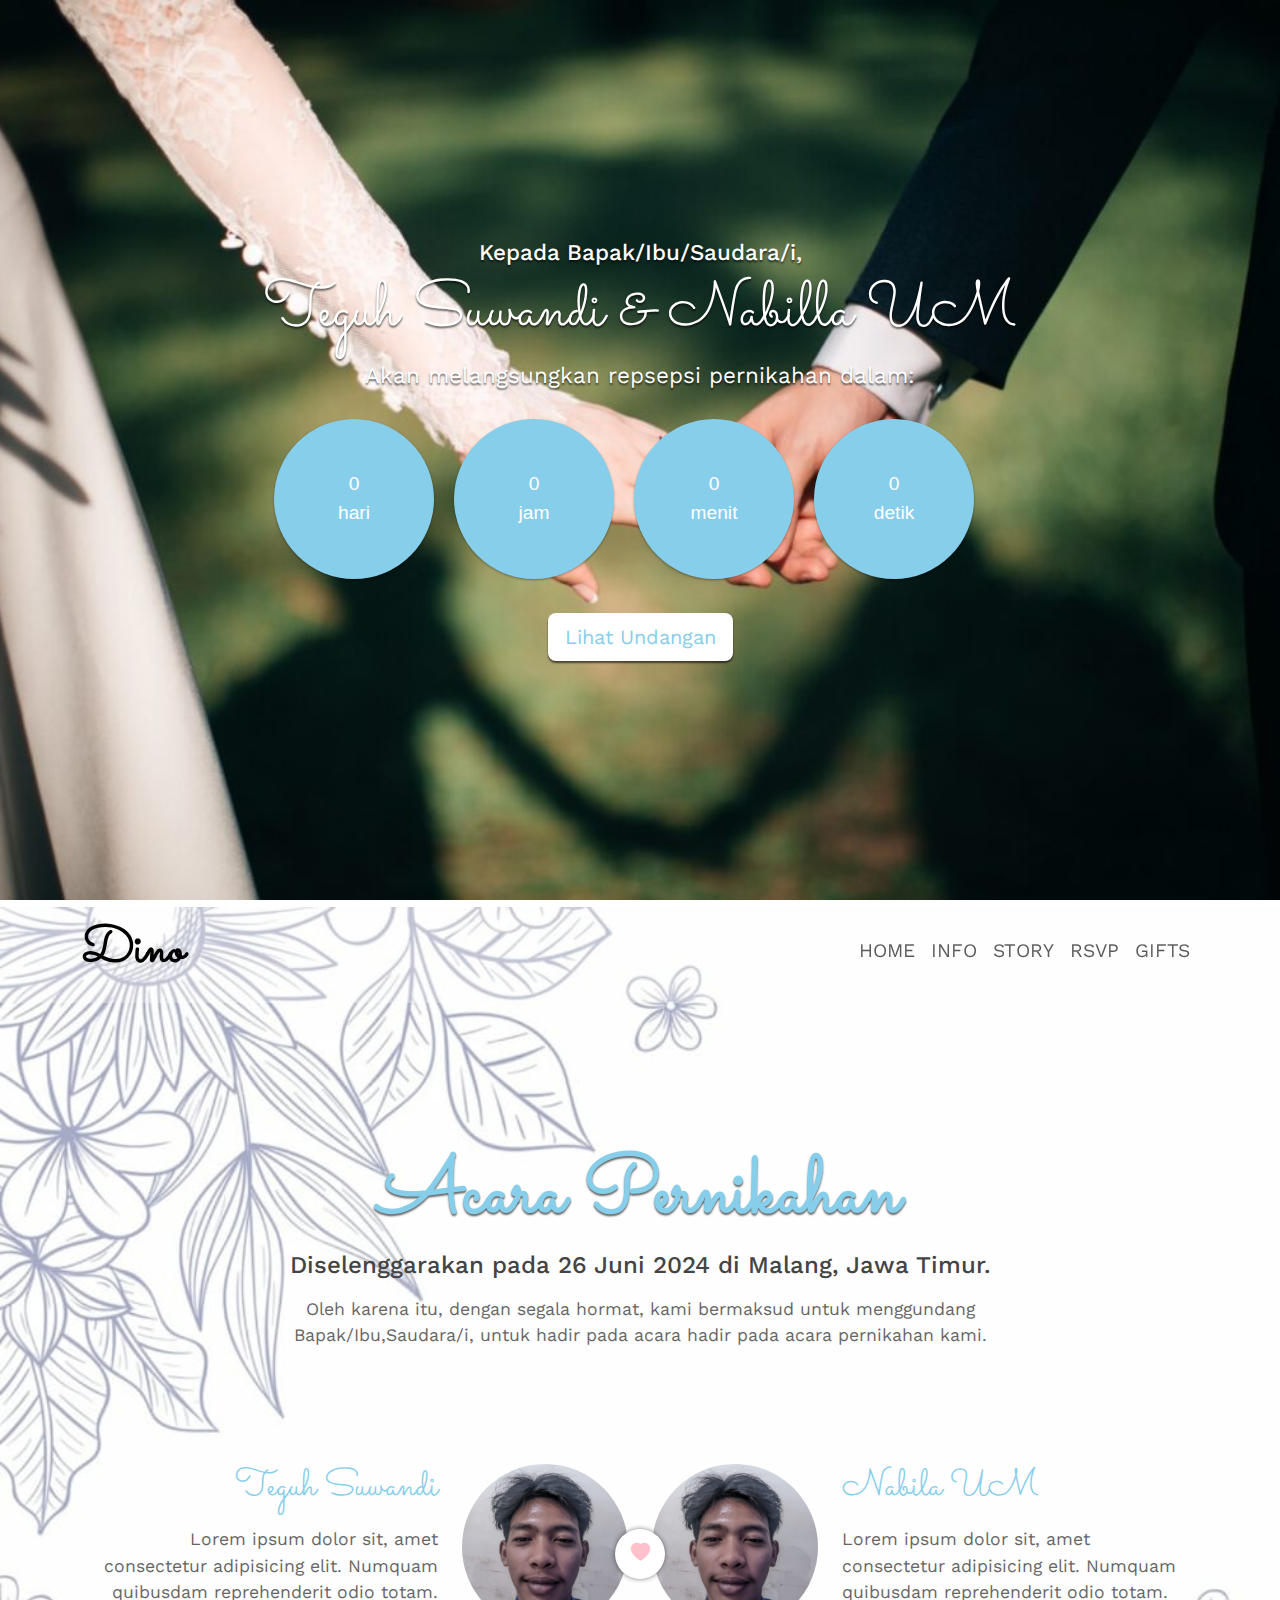
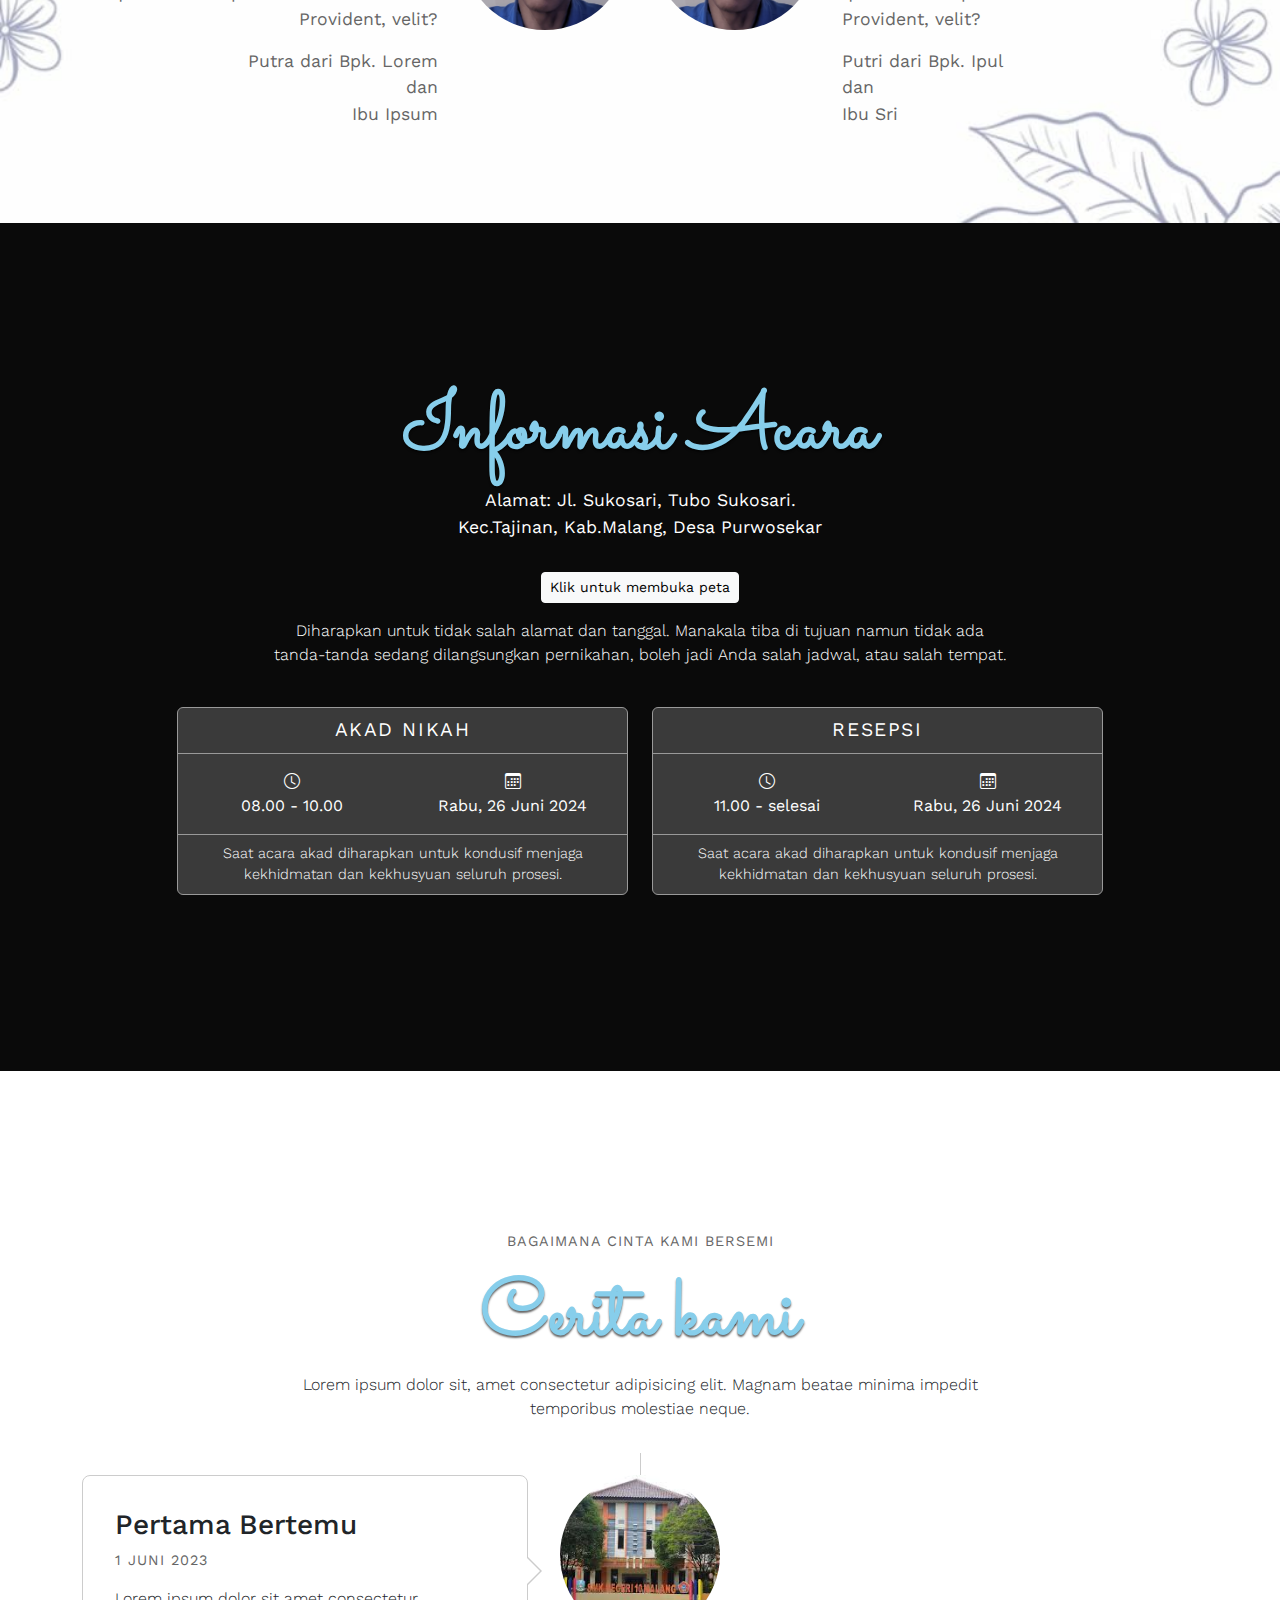
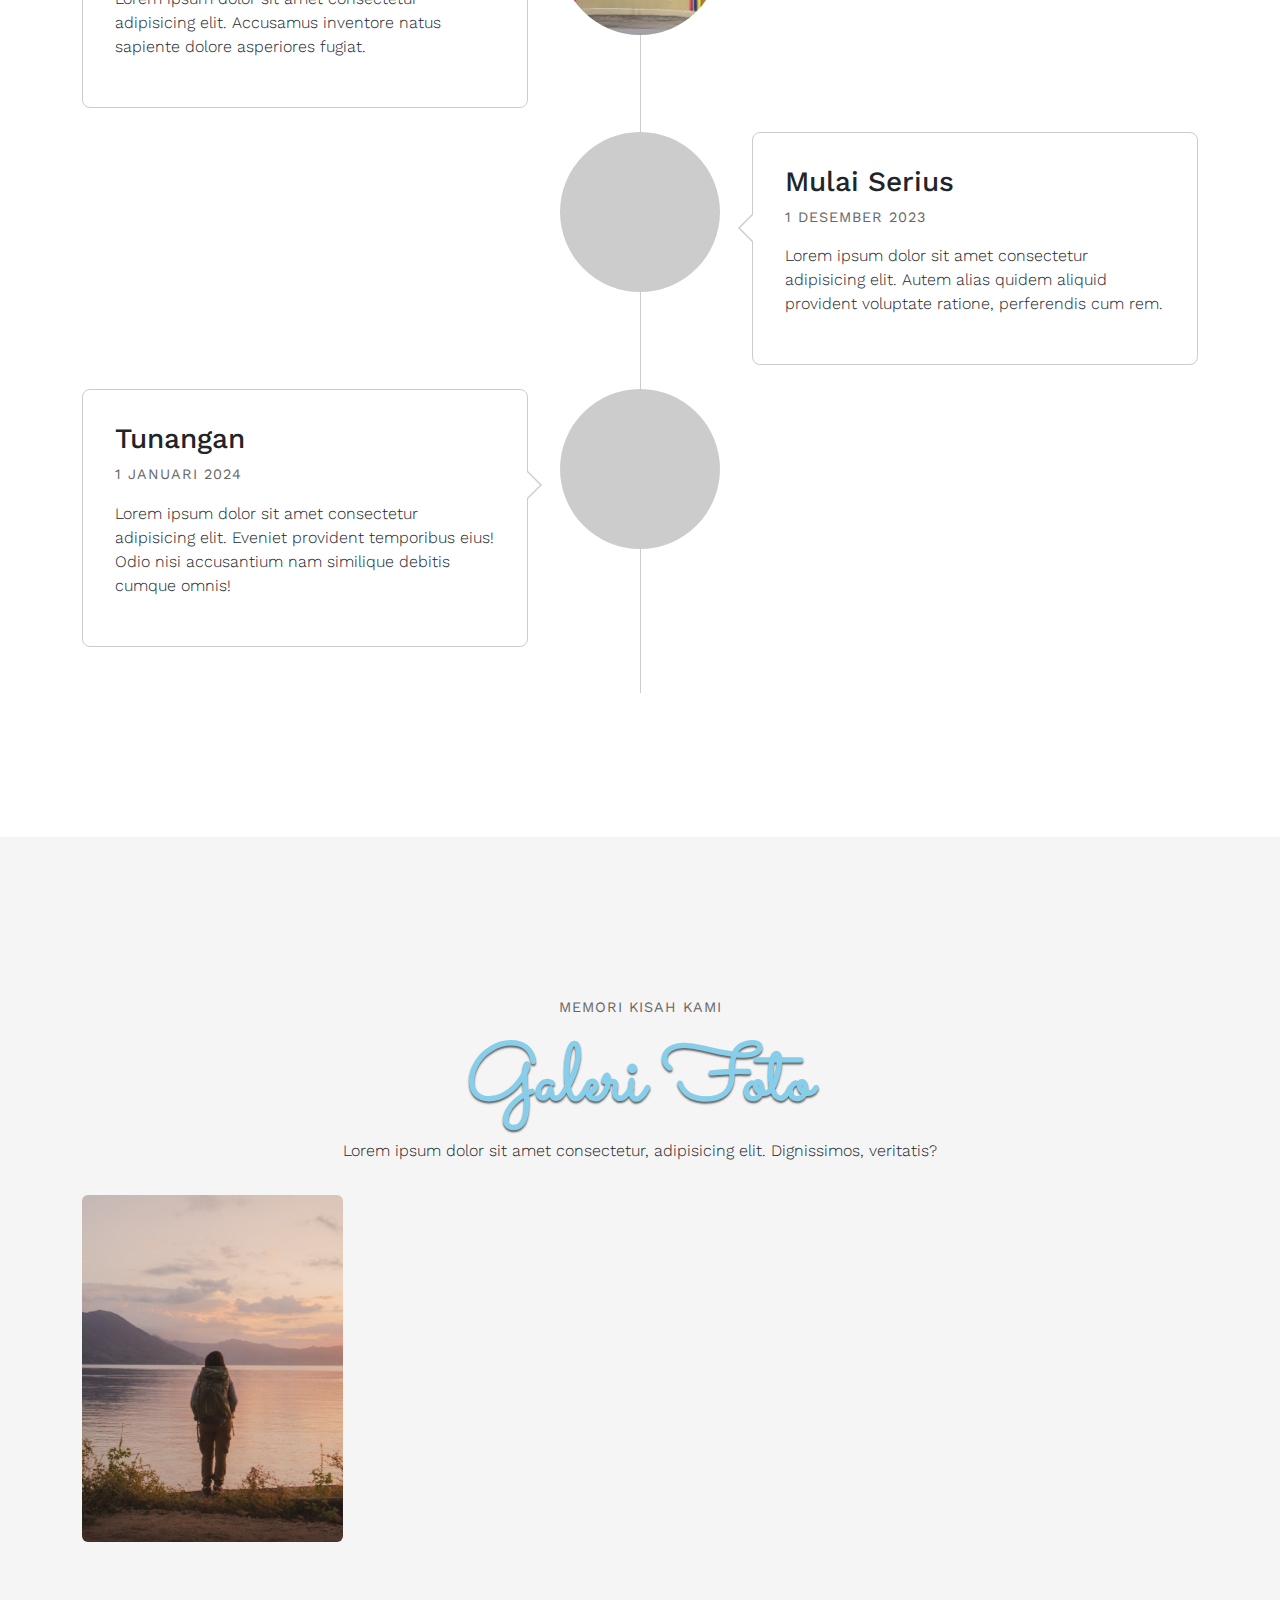
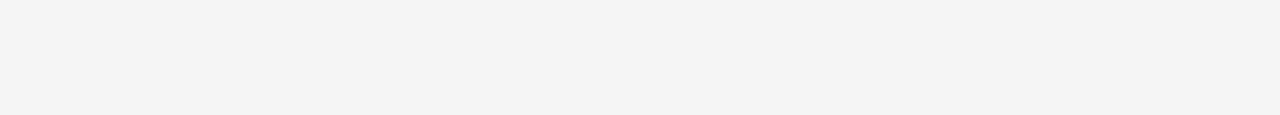
==== index.html @ 77e8006b "Add files via upload" ====
<!doctype html>
<html lang="en">
  <head>
    <meta charset="utf-8">
    <meta name="viewport" content="width=device-width, initial-scale=1">
    <title>Wedding</title>
    <link href="https://cdn.jsdelivr.net/npm/bootstrap@5.3.3/dist/css/bootstrap.min.css" rel="stylesheet" integrity="sha384-QWTKZyjpPEjISv5WaRU9OFeRpok6YctnYmDr5pNlyT2bRjXh0JMhjY6hW+ALEwIH" crossorigin="anonymous">

    <link rel="preconnect" href="https://fonts.googleapis.com">
    <link rel="preconnect" href="https://fonts.gstatic.com" crossorigin>
    <link href="https://fonts.googleapis.com/css2?family=Sacramento&family=Work+Sans:ital,wght@0,100..900;1,100..900&display=swap" rel="stylesheet">

    <!-- simply countdown -->
    <link rel="stylesheet" href="countdown/simplyCountdown.theme.default.css"/>
    <script src="countdown/simplyCountdown.min.js"></script>

    <!-- bootstrap -->
    <link rel="stylesheet" href="https://cdn.jsdelivr.net/npm/bootstrap-icons@1.11.3/font/bootstrap-icons.min.css">


    <link rel="stylesheet" href="style.css">

  </head>
  <body>

    <section id="hero" class="hero w-100 h-100 p-3 mx-auto text-center d-flex justify-content-center align-items-center text-white">
        <main>
        <h4>Kepada Bapak/Ibu/Saudara/i,</h4>
        <h1> Teguh Suwandi & Nabilla UM</h1>
        <p>Akan melangsungkan repsepsi pernikahan dalam:</p>
        <div class="simply-countdown"></div>
        <a href="#undangan" class="btn btn-lg mt-4">Lihat Undangan</a>
        </main>
    </section>

    <nav class="navbar navbar-expand-md bg-transparent sticky-top mynavbar">
        <div class="container">
          <a class="navbar-brand" href="#">Dino</a>
          <button class="navbar-toggler border-0" type="button" data-bs-toggle="offcanvas" data-bs-target="#offcanvasNavbar" aria-controls="offcanvasNavbar" aria-label="Toggle navigation">
            <span class="navbar-toggler-icon"></span>
          </button>
          <div class="offcanvas offcanvas-end" tabindex="-1" id="offcanvasNavbar" aria-labelledby="offcanvasNavbarLabel">
            <div class="offcanvas-header">
              <h5 class="offcanvas-title" id="offcanvasNavbarLabel">Dino</h5>
              <button type="button" class="btn-close" data-bs-dismiss="offcanvas" aria-label="Close"></button>
            </div>
            <div class="offcanvas-body">
                <div class="navbar-nav ms-auto">
                      <a class="nav-link" href="#home">Home</a>
                      <a class="nav-link" href="#info">Info</a>
                      <a class="nav-link" href="#story">Story</a>
                      <a class="nav-link" href="#rsvp">RSVP</a>
                      <a class="nav-link" href="#gifts">Gifts</a>
                </div>
            </div>
          </div>
        </div>
      </nav>

      <section id="home" class="home">
        <div class="container">
            <div class="row justify-content-center">
                <div class="col-md-8 text-center">
                    <h2>Acara Pernikahan</h2>
                    <h3>Diselenggarakan pada 26 Juni 2024 di Malang, Jawa Timur.</h3>
                    <p>Oleh karena itu, dengan segala hormat, kami bermaksud untuk menggundang Bapak/Ibu,Saudara/i, untuk hadir pada acara hadir pada acara pernikahan kami.</p>
                </div>
            </div>
            <div class="row couple ">
                <div class="col-lg-6">
                    <div class="row">
                        <div class="col-8 text-end">
                            <h3>Teguh Suwandi</h3>
                            <p>Lorem ipsum dolor sit, amet consectetur adipisicing elit. Numquam quibusdam reprehenderit odio totam. Provident, velit?</p>
                            <p>Putra dari Bpk. Lorem <br> dan <br> Ibu Ipsum</p>
                        </div>
                        <div class="col-4">
                        <img src="img/p.jpg" alt="Putra Hidayat" class="img-responsive rounded-circle">
                        </div>
                    </div>
                </div>

                <span class="heart"><i class="bi bi-heart-fill"></i></span>

                <div class="col-lg-6">
                    <div class="row">
                        <div class="col-4">
                        <img src="img/p.jpg" alt="Nabilla UM" class="img-responsive rounded-circle">
                        </div>
                        <div class="col-8">
                            <h3>Nabila UM</h3>
                            <p>Lorem ipsum dolor sit, amet consectetur adipisicing elit. Numquam quibusdam reprehenderit odio totam. Provident, velit?</p>
                            <p>Putri dari Bpk. Ipul <br> dan <br> Ibu Sri</p>
                        </div>
                    </div>
                </div>
            </div>
        </div>
      </section>


      <section id="info" class="info">
        <div class="container">
          <div class="row justify-content-center">
            <div class="col-md-8 col-10 text-center">
              <h2>Informasi Acara</h2>
              <p class="alamat">Alamat: Jl. Sukosari, Tubo Sukosari. <br> Kec.Tajinan, Kab.Malang, Desa Purwosekar</p>
              <a href="https://maps.app.goo.gl/ACoUi2eNkk6cjNFZA" target="_blank" class="btn btn-light btn-sm my-3">Klik untuk membuka peta</a>
              <p class="description">Diharapkan untuk tidak salah alamat dan tanggal. Manakala tiba di tujuan namun tidak ada tanda-tanda sedang dilangsungkan pernikahan, boleh jadi Anda salah jadwal, atau salah tempat.</p>
            </div>
          </div>

          <div class="row justify-content-center mt-4">
            <div class="col-md-5 col-10">
              <div class="card text-center text-bg-light mb-5">
                <div class="card-header">
                  Akad Nikah
                </div>
                <div class="card-body">
                  <div class="row justify-content-center">
                    <div class="col-md-6">
                      <i class="bi bi-clock d-block"></i>
                      <span>08.00 - 10.00</span>
                    </div>
                    <div class="col-md-6">
                      <i class="bi bi-calendar3 d-block"></i>
                      <span>Rabu, 26 Juni 2024</span>
                    </div>
                  </div>
                </div>
                <div class="card-footer">
                  Saat acara akad diharapkan untuk kondusif menjaga kekhidmatan dan kekhusyuan seluruh prosesi.
                </div>
              </div>
            </div>
            <div class="col-md-5 col-10">
              <div class="card text-center text-bg-light">
                <div class="card-header">
                  Resepsi
                </div>
                <div class="card-body">
                  <div class="row justify-content-center">
                    <div class="col-md-6">
                      <i class="bi bi-clock d-block"></i>
                      <span>11.00 - selesai</span>
                    </div>
                    <div class="col-md-6">
                      <i class="bi bi-calendar3 d-block"></i>
                      <span>Rabu, 26 Juni 2024</span>
                    </div>
                  </div>
                </div>
                <div class="card-footer">
                  Saat acara akad diharapkan untuk kondusif menjaga kekhidmatan dan kekhusyuan seluruh prosesi.
                </div>
              </div>
            </div>
          </div>
        </div>
      </section>

      <section id="story" class="story">
        <div class="container">
          <div class="row justify-content-center">
            <div class="col-md-8 col-10 text-center">
              <span>Bagaimana Cinta Kami Bersemi</span>
              <h2>Cerita kami</h2>
              <p>Lorem ipsum dolor sit, amet consectetur adipisicing elit. Magnam beatae minima impedit temporibus molestiae neque.</p>
            </div>
          </div>

          <div class="row">
            <div class="col">
              <ul class="timeline">
                <li>
                  <div class="timeline-image" style="background-image: url(img/smk10mlg.jpg);"></div>
                  <div class="timeline-panel">
                    <div class="timeline-heading">
                      <h3>Pertama Bertemu</h3>
                      <span>1 Juni 2023</span>
                    </div>
                    <div class="timeline-body">
                      <p>Lorem ipsum dolor sit amet consectetur adipisicing elit. Accusamus inventore natus sapiente dolore asperiores fugiat.</p>
                    </div>
                  </div>
                </li>

                <li class="timeline-inverted">
                  <div class="timeline-image" style="background-image: url(https://picsum.photos/300/300);"></div>
                  <div class="timeline-panel">
                    <div class="timeline-heading">
                      <h3>Mulai Serius</h3>
                      <span>1 Desember 2023</span>
                    </div>
                    <div class="timeline-body">
                      <p>Lorem ipsum dolor sit amet consectetur adipisicing elit. Autem alias quidem aliquid provident voluptate ratione, perferendis cum rem.</p>
                    </div>
                  </div>
                </li>

                <li>
                  <div class="timeline-image" style="background-image: url(https://picsum.photos/301/301);"></div>
                  <div class="timeline-panel">
                    <div class="timeline-heading">
                      <h3>Tunangan</h3>
                      <span>1 Januari 2024</span>
                    </div>
                    <div class="timeline-body">
                      <p>Lorem ipsum dolor sit amet consectetur adipisicing elit. Eveniet provident temporibus eius! Odio nisi accusantium nam similique debitis cumque omnis!</p>
                    </div>
                  </div>
                </li>
              </ul>
            </div>
          </div>
        </div>
      </section>

      <section id="gallery" class="gallery">
        <div class="container">
          <div class="row justify-content-center">
            <div class="col-md-8 col-10 text-center">
              <span>Memori Kisah Kami</span>
              <h2>Galeri Foto</h2>
              <p>Lorem ipsum dolor sit amet consectetur, adipisicing elit. Dignissimos, veritatis?</p>
            </div>
          </div>
          
          <div class="row row-cols-lg-4 row-cols-md-3 row-cols-sm-2 row-cols-1 justify-content-center">
            <div class="col mt-3">
              <a href="img/gallery/q.webp" data-toggle="lightbox" data-caption="This describes the image" data-gallery="mygallery">
                <img src="img/gallery/thumbnail/r.jpg" alt="" class="img-fluid w-100  rounded">
              </a>
            </div>
            <div class="col mt-3">
              <a href="https://picsum.photos/id/400/1200/768" data-toggle="lightbox" data-caption="This describes the image" data-gallery="mygallery">
                <img src="https://picsum.photos/id/400/300/400" alt="" class="img-fluid w-100  rounded">
              </a>
            </div>
            <div class="col mt-3">
              <a href="https://picsum.photos/id/401/1200/768" data-toggle="lightbox" data-caption="This describes the image" data-gallery="mygallery">
                <img src="https://picsum.photos/id/401/300/400" alt="" class="img-fluid w-100  rounded">
              </a>
            </div>
            <div class="col mt-3">
              <a href="https://picsum.photos/id/402/1200/768" data-toggle="lightbox" data-caption="This describes the image" data-gallery="mygallery">
                <img src="https://picsum.photos/id/402/300/400" alt="" class="img-fluid w-100  rounded">
              </a>
            </div>
            <div class="col mt-3">
              <a href="https://picsum.photos/id/403/1200/768" data-toggle="lightbox" data-caption="This describes the image" data-gallery="mygallery">
                <img src="https://picsum.photos/id/403/300/400" alt="" class="img-fluid w-100  rounded">
              </a>
            </div>
            <div class="col mt-3">
              <a href="https://picsum.photos/id/405/1200/768" data-toggle="lightbox" data-caption="This describes the image" data-gallery="mygallery">
                <img src="https://picsum.photos/id/405/300/400" alt="" class="img-fluid w-100  rounded">
              </a>
            </div>
          </div>
        </div>
      </section>


   
    <script src="https://cdn.jsdelivr.net/npm/bootstrap@5.3.3/dist/js/bootstrap.bundle.min.js" integrity="sha384-YvpcrYf0tY3lHB60NNkmXc5s9fDVZLESaAA55NDzOxhy9GkcIdslK1eN7N6jIeHz" crossorigin="anonymous"></script>

    <script src="https://cdn.jsdelivr.net/npm/bs5-lightbox@1.8.3/dist/index.bundle.min.js"></script>

    <script>
        simplyCountdown('.simply-countdown', {
            year: 2024, // required
            month: 4, // required
            day: 28, // required
            hours: 8, // Default is 0 [0-23] integer
            minutes: 0, // Default is 0 [0-59] integer
            seconds: 0, // Default is 0 [0-59] integer
            words: { //words displayed into the countdown
                days: { singular: 'hari', plural: 'hari' },
                hours: { singular: 'jam', plural: 'jam' },
                minutes: { singular: 'menit', plural: 'menit' },
                seconds: { singular: 'detik', plural: 'detik' }
            }
        })
    </script>

    <script>
      const stickyTop = document.querySelector('.sticky-top');
      const offcanvas = document.querySelector('.offcanvas');
      
      offcanvas.addEventListener('show.bs.offcanvas', finction() {
        stickyTop.style.overflow = 'visible';
      });
      
      offcanvas.addEventListener('hidden.bs.offcanvas', finction() {
        stickyTop.style.overflow = 'hidden';
      });



    </script>
    
    <script>
      function disbleScroll(){
        const scrollTop = window.pageY0ffset || document.documentElement.scrollTop;
        const scrollTop = window.pageY0ffset || document.documentElement.scrolllLeft;
        
        window.onscroll = function() {
          window.scrollTo(scrollTop, scrollLeeft);
        }
        
        
        const rootElement = document.querySelector(";root");
        rootElement.style.scroll.Behavio = 'auto';
      }

      disableScroll();
    </script>

</body>
</html>
---- countdown/simplyCountdown.theme.default.css ----
.simply-countdown {
    overflow: hidden;
    display: table;
    font-family: 'Arial', sans-serif
}

.simply-countdown>.simply-section {
    width: 50px;
    height: 50px;
    padding: 80px;
    display: flex;
    align-items: center;
    justify-content: center;
    float: left;
    margin: 10px;
    background: var(--blue);
    box-shadow: 0 1px 3px rgba(0, 0, 0, .12), 0 1px 2px rgba(0, 0, 0, .24);
    border-radius: 50%;
}

.simply-countdown>.simply-section .simply-amount,
.simply-countdown>.simply-section .simply-word {
    display: block;
    text-align: center
}

.simply-countdown>.simply-section .simply-amount {
    
}
---- style.css ----
:root {
    --blue: #87CEEB;
    --bg: #0a0a0a;
    --shadow: 0 2px 2px rgb(0 0 0/0.6);
}

body {
    font-size: 1.2rem;
    font-family: 'Work Sans', sans-serif;
    min-height: 4000px;
}

.hero::before {
    content: '';
    position: absolute;
    margin: auto;
    top: 0;
    left: 0;
    width: 100%;
    height: 100%;
    background-image: url(img/bg-wedding.jpg);
    background-size: cover;
    background-position: center;
    z-index: -1;
}

.hero {
    position: relative;
    min-height: 100vh;
}

.hero h1, .hero h4, .hero p {
    text-shadow: var(--shadow);
}

.hero h1 {
    font-family: "Sacramento", cursive;
    font-size: 4rem;
}

.hero h4 {
    font-size: 1.4rem;
}

.hero p {
    font-size: 1.4rem;
}

.hero a {
    color: var(--blue);
    background-color: white;
    box-shadow: var(--shadow);
}

.hero a:hover {
    background-color: var(--blue);
    color: white;
}

.mynavbar {
    background-color: rgba(255, 255, 255, 0.3) !important;
    backdrop-filter: blur;
}

.mynavbar .navbar-brand, 
.mynavbar .offcanvas-title {
    font-family: "Sacramento", cursive;
    font-size: 3.2rem;
    font-weight: bold;
}

.mynavbar .nav-link {
    text-transform: uppercase;
}

.home {
    background-image: url(img/pattern.jpeg);
    background-size: cover;
    min-height: 100vh;
    margin-top: -6rem;
    padding-top: 15rem;
    padding-bottom: 5rem;
}

.home h2,
.info h2,
.story h2,
.gallery h2 {
    color: var(--blue);
    font-family: "Sacramento";
    font-size: 5rem;
    font-weight: bold;
    text-shadow: var(--shadow);
}

.home h3 {
    color: #444;
    font-size: 1.5rem;
    margin-bottom: 1rem;
}

.home p {
    font-size: 1.1rem;
    color: #666;
}

.home .couple {
    margin-top: 100px;
}

.home .couple h3 {
    font-family: 'Sacramento';
    font-size: 2.4rem;
    color: var(--blue);
}

.home .couple img {
    width: 100%;
}

.home .heart {
    width: 50px;
    height: 50px;
    background-color: white;
    display: flex;
    border-radius: 50%;
    box-shadow: 0 0 5px rgba(0,0,0,0.5);
    position: absolute;
    left: 50%;
    transform: translateX(-50%) translateY(65px);
}

.home .heart i {
    margin: auto;
    color:pink;
}

.info {
    background-color: var(--bg);
    color: white;
    padding-top: 10rem;
    padding-bottom: 8rem;
}

.info .alamat {
    font-size: 1.1rem;
}

.info .description {
    font-size: 1rem;
    font-weight: 300;
}

.info .card {
    background-color: rgba(255, 255, 255, 0.2) !important;
    color: white !important;
    border: 1px solid #999;
}

.info .card-header {
    border-bottom: 1px solid #999;
    text-transform: uppercase;
    letter-spacing: 0.1rem;
}

.info .card-body {
    font-size: 1rem;
}

.info .card-footer {
    border-top: 1px solid #999;
    font-size: 0.9rem;
    font-weight: 300;
}

.story,
.gallery {
padding-top: 10rem;
padding-bottom: 8rem;
}

.story span,
.gallery span {
    text-transform: uppercase;
    color: #666;
    font-size: 0.9rem;
    letter-spacing: 1px;
    display: block;
    margin-bottom: 1rem;
}

.story p,
.gallery p {
    font-size: 1rem;
    font-weight: 300;
}

.timeline {
    list-style: none;
    padding: 1.4rem 0;
    margin-top: 1rem;
    position: relative;
}


.timeline::before {
    content: '';
    top: 0;
    bottom: 0;
    position: absolute;
    width: 1px;
    background-color: #ccc;
    left: 50%;
}

.timeline li {
    margin-bottom: 1.5rem;
    position: relative;
}

.timeline li::before,
.timeline li::after {
    content: '';
    display: table;
}

.timeline li::after {
    clear: both;
}

.timeline li .timeline-image {
    width: 160px;
    height: 160px;
    background-color: #ccc;
    position: absolute;
    left: 50%;
    transform: translateX(-50%);
    border-radius: 50%;
    background-size: cover;
    background-position: center;
    background-repeat: no-repeat;
}

.timeline li .timeline-panel {
    width: 40%;
    float: left;
    border: 1px solid #ccc;
    padding: 2rem;
    position: relative;
    border-radius: 8px;
    background-color: #fff;
}

.timeline li .timeline-panel::before {
    content: '';
    display: inline-block;
    position: absolute;
    border-top: 15px solid transparent;
    border-left: 15px solid #ccc;
    border-right: 0 solid #ccc;
    border-bottom: 15px solid transparent;
    top: 80px;
    right: -15px;
}

.timeline li .timeline-panel::after {
    content: '';
    position: absolute;
    display: inline-block;
    border-top: 14px solid transparent;
    border-left: 14px solid #fff;
    border-right: 0 solid #fff;
    border-bottom: 14px solid transparent;
    top: 81px;
    right: -13px;
}

.timeline li.timeline-inverted .timeline-panel {
    float: right;
}

.timeline li.timeline-inverted .timeline-panel::before {
    border-left-width: 0;
    border-right-width: 15px;
    left: -15px;
    right: auto;

}

.timeline li.timeline-inverted .timeline-panel::after {
    border-left-width: 0;
    border-right-width: 14px;
    left: -13px;
    right: auto;
}

.gallery {
    background-color: #f5f5f5;
}



/* Media Quary */
/* Extra Large */
@media (max-width: 1200px) {
    .home .heart {
        transform: translateX(-50%) translateY(45px);
    }
}

/* laptop */
@media (max-width: 992px) {
html {font-size: 75%;
}

.simply-countdown>.simply-section {
padding: 70px;
}

.home .heart {
   display: none;
}

.timeline::before {
    left: 60px;
}

.timeline li .timeline-image {
    left: 15px;
    margin-left: 45px;
    top: 16px;
}

.timeline li .timeline-panel {
    width: calc((100% - 200px));
    float: right;
}

.timeline li .timeline-panel::before {
    border-left-width: 0;
    border-right-width: 15px;
    left: -15px;
    right: auto;
}

.timeline li .timeline-panel::after {
    border-left-width: 0;
    border-right-width: 14px;
    left: -13px;
    right: auto;
}


}

/* Tablet */
@media (max-width: 768px) {
    html {
        font-size: 65%;
    }

    .simply-countdown>.simply-section {
        padding: 60px;
        margin: 5px;
    }

    .mynavbar .nav-link {
        font-size: 2rem;
        text-align: center;
    }

    .sticky-top {
        overflow: hidden;
    }

    .timeline li .timeline-image {
        width: 140px;
        height: 140px;
    }



}


/* Mobile phone  */
@media (max-width: 576px) {
    html {
        font-size: 75%;
    }
    .simply-countdown>.simply-section {
        padding: 40px;
        margin: 5px;
    }

    .timeline li .timeline-image {
        width: 80px;
        height: 80px;
    }

    .timeline li .timeline-panel {
        width: 65%;
        transform: translateX(-20px);
    }

    .timeline li .timeline-panel::before {
        top: 30px;
    }

    .timeline li .timeline-panel::after {
        top: 31px;
    }

}
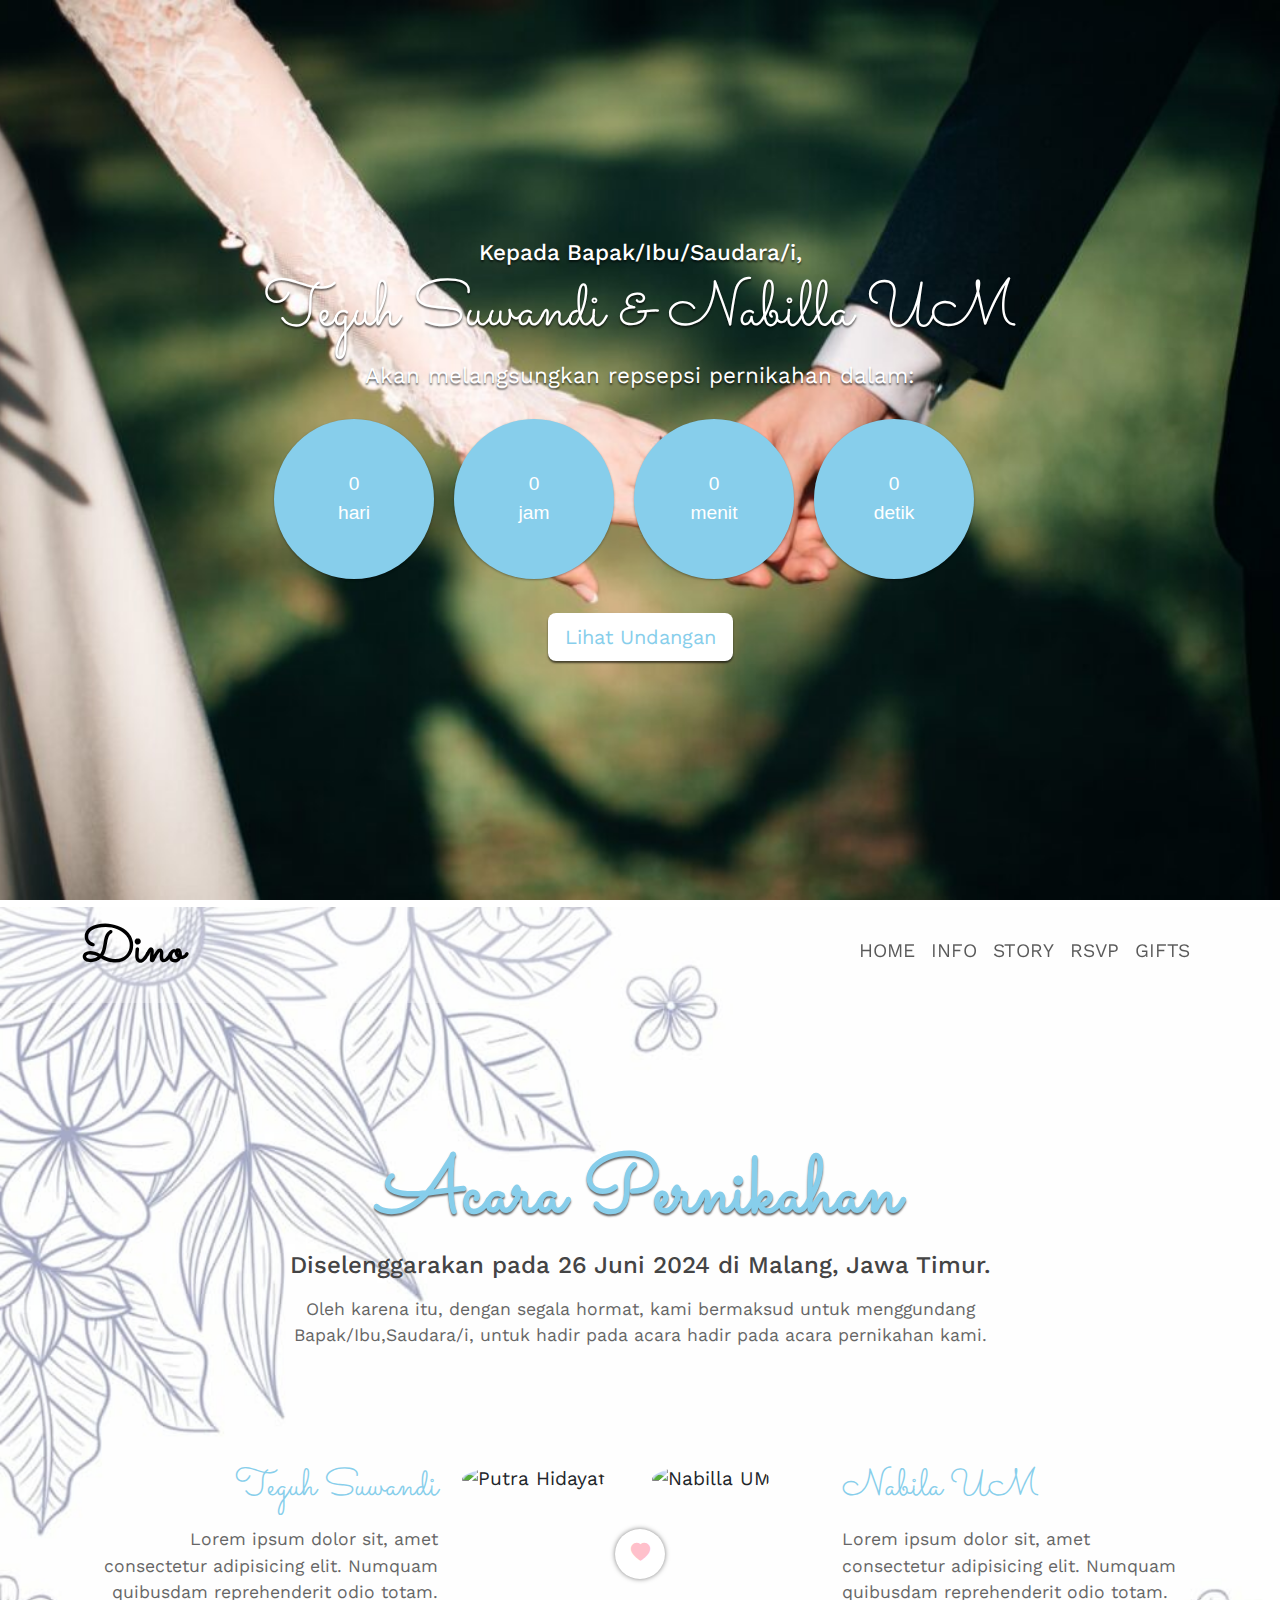
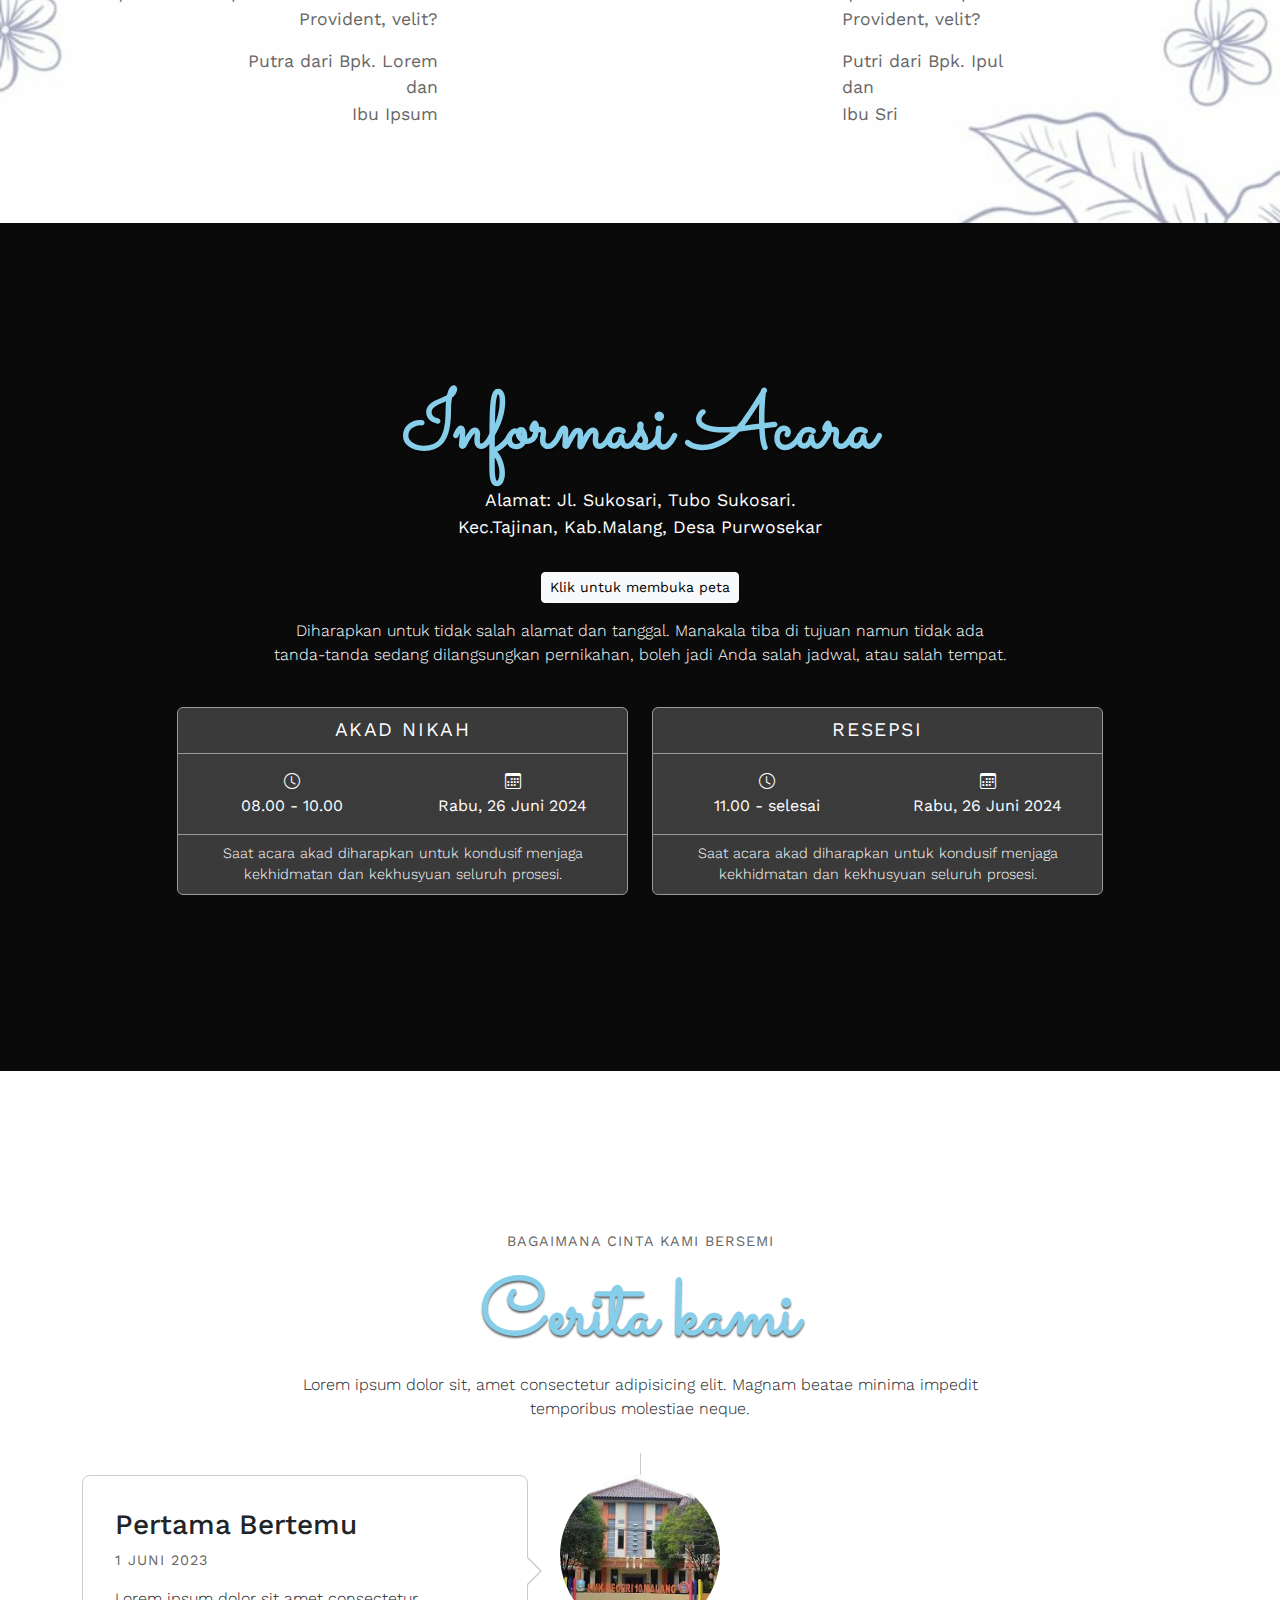
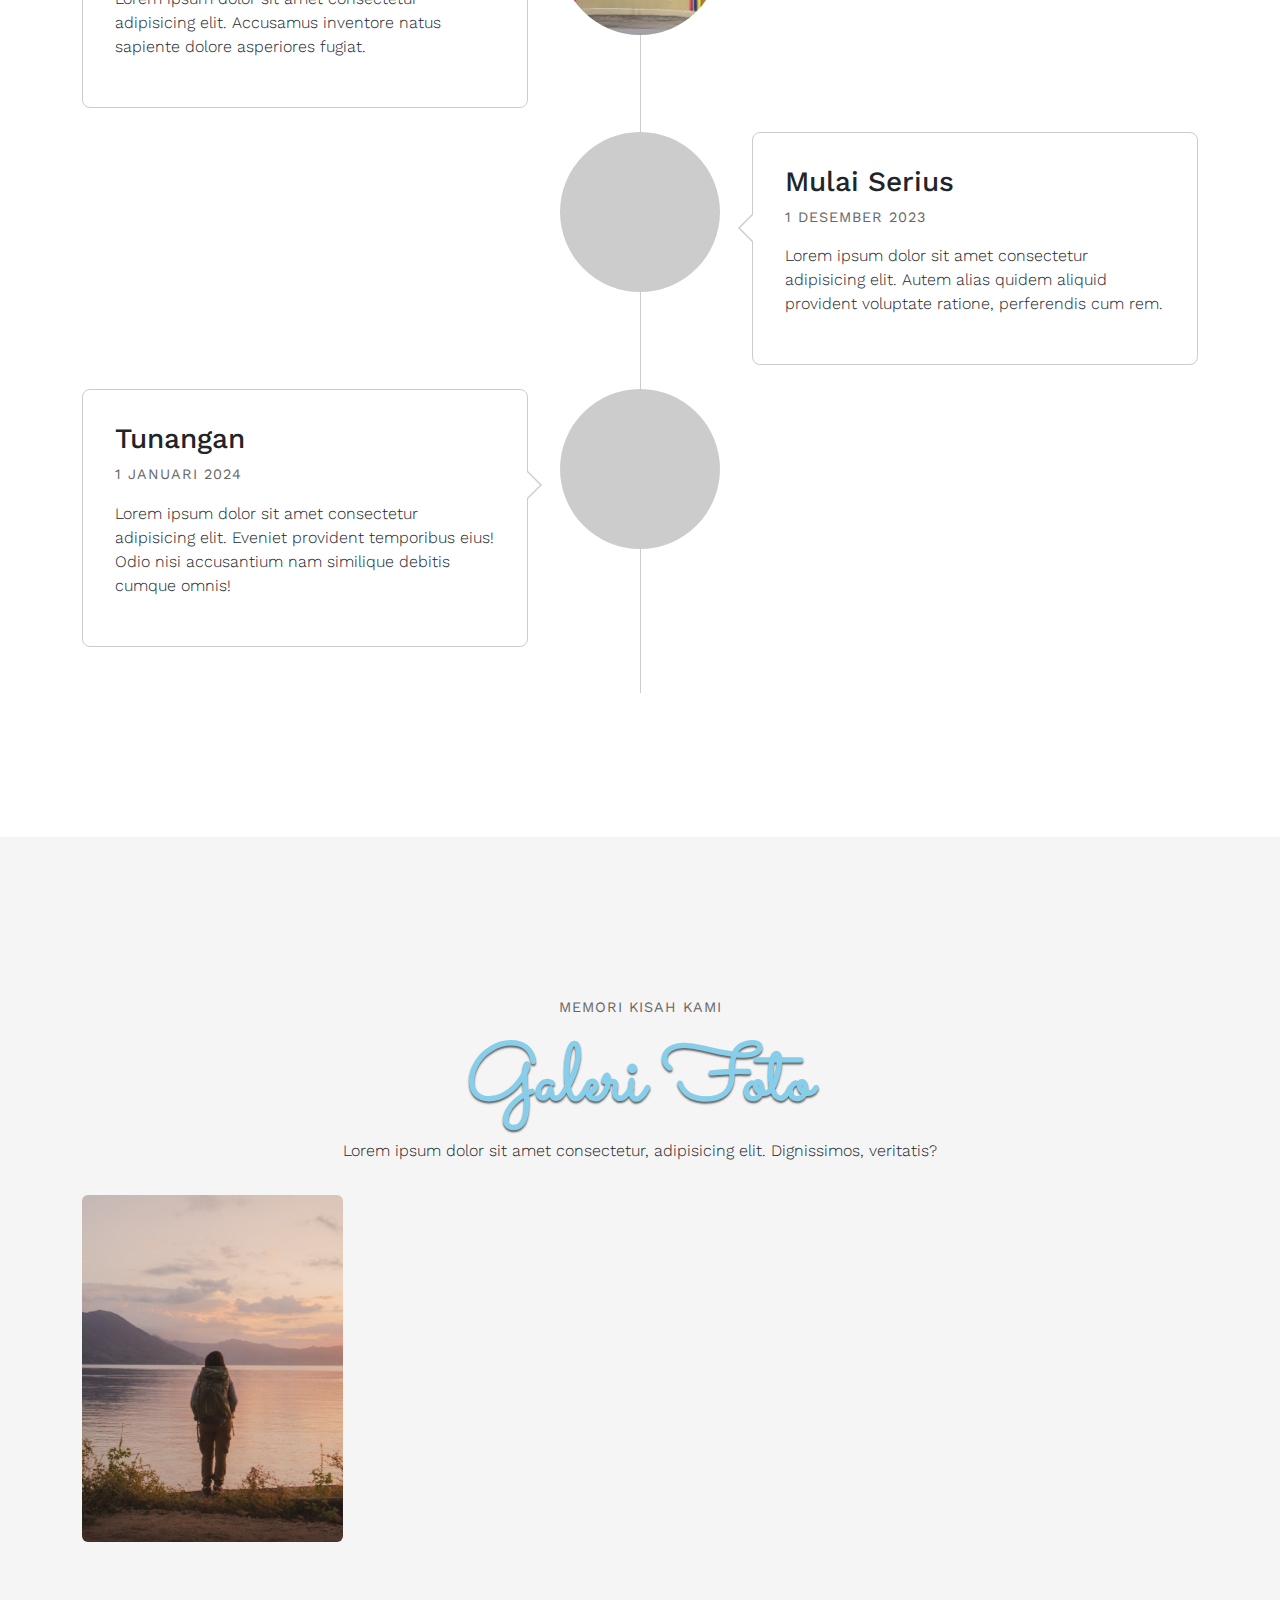
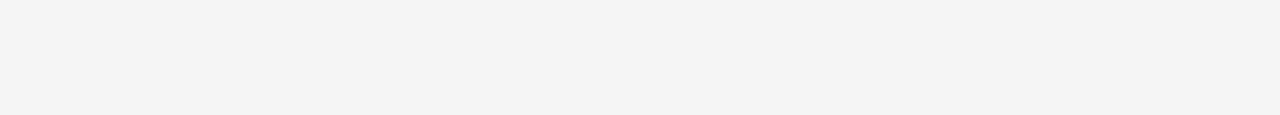
==== commit 9cd9dbc6: "Update index.html" ====
--- a/index.html
+++ b/index.html
@@ -75,7 +75,7 @@
                             <p>Putra dari Bpk. Lorem <br> dan <br> Ibu Ipsum</p>
                         </div>
                         <div class="col-4">
-                        <img src="img/p.jpg" alt="Putra Hidayat" class="img-responsive rounded-circle">
+                        <img src="https://picsum.photos/308/308" alt="Putra Hidayat" class="img-responsive rounded-circle">
                         </div>
                     </div>
                 </div>
@@ -85,7 +85,7 @@
                 <div class="col-lg-6">
                     <div class="row">
                         <div class="col-4">
-                        <img src="img/p.jpg" alt="Nabilla UM" class="img-responsive rounded-circle">
+                        <img src="https://picsum.photos/308/308" alt="Nabilla UM" class="img-responsive rounded-circle">
                         </div>
                         <div class="col-8">
                             <h3>Nabila UM</h3>
@@ -318,4 +318,4 @@
     </script>
 
 </body>
-</html>+</html>
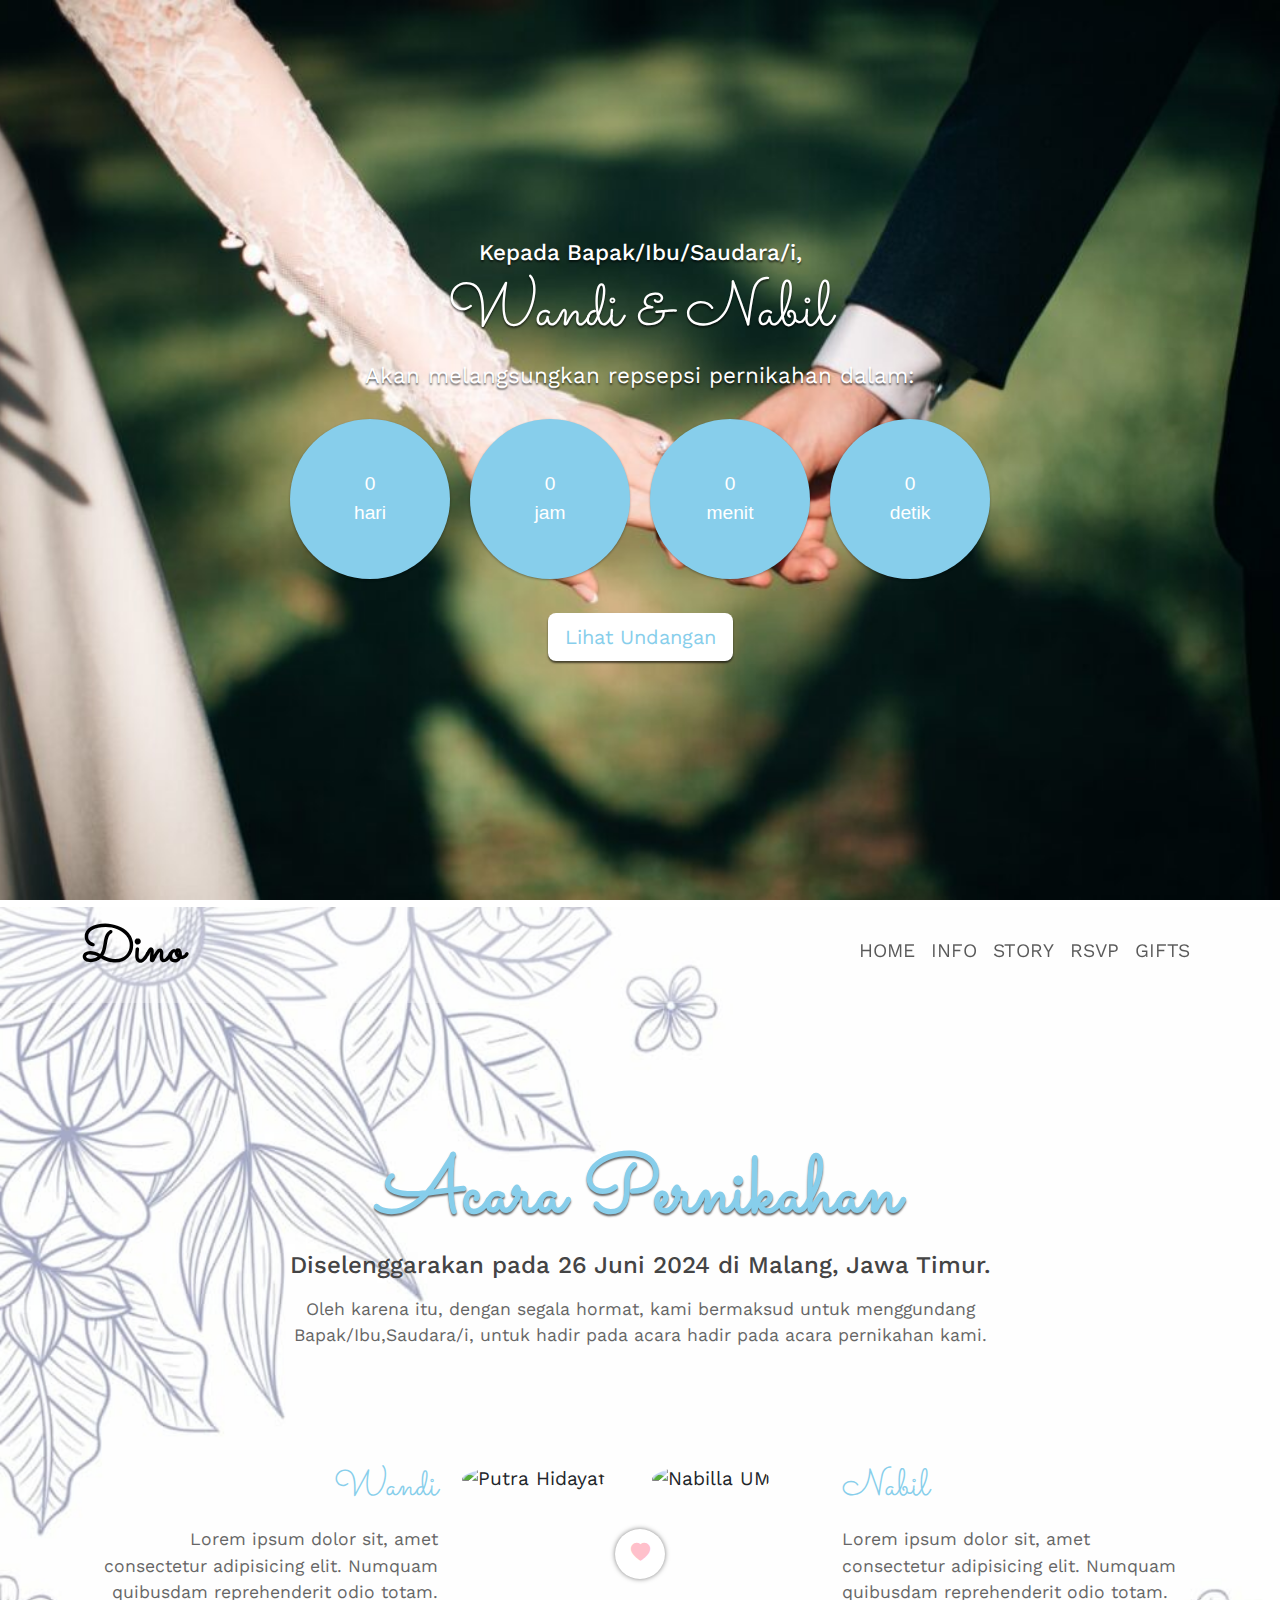
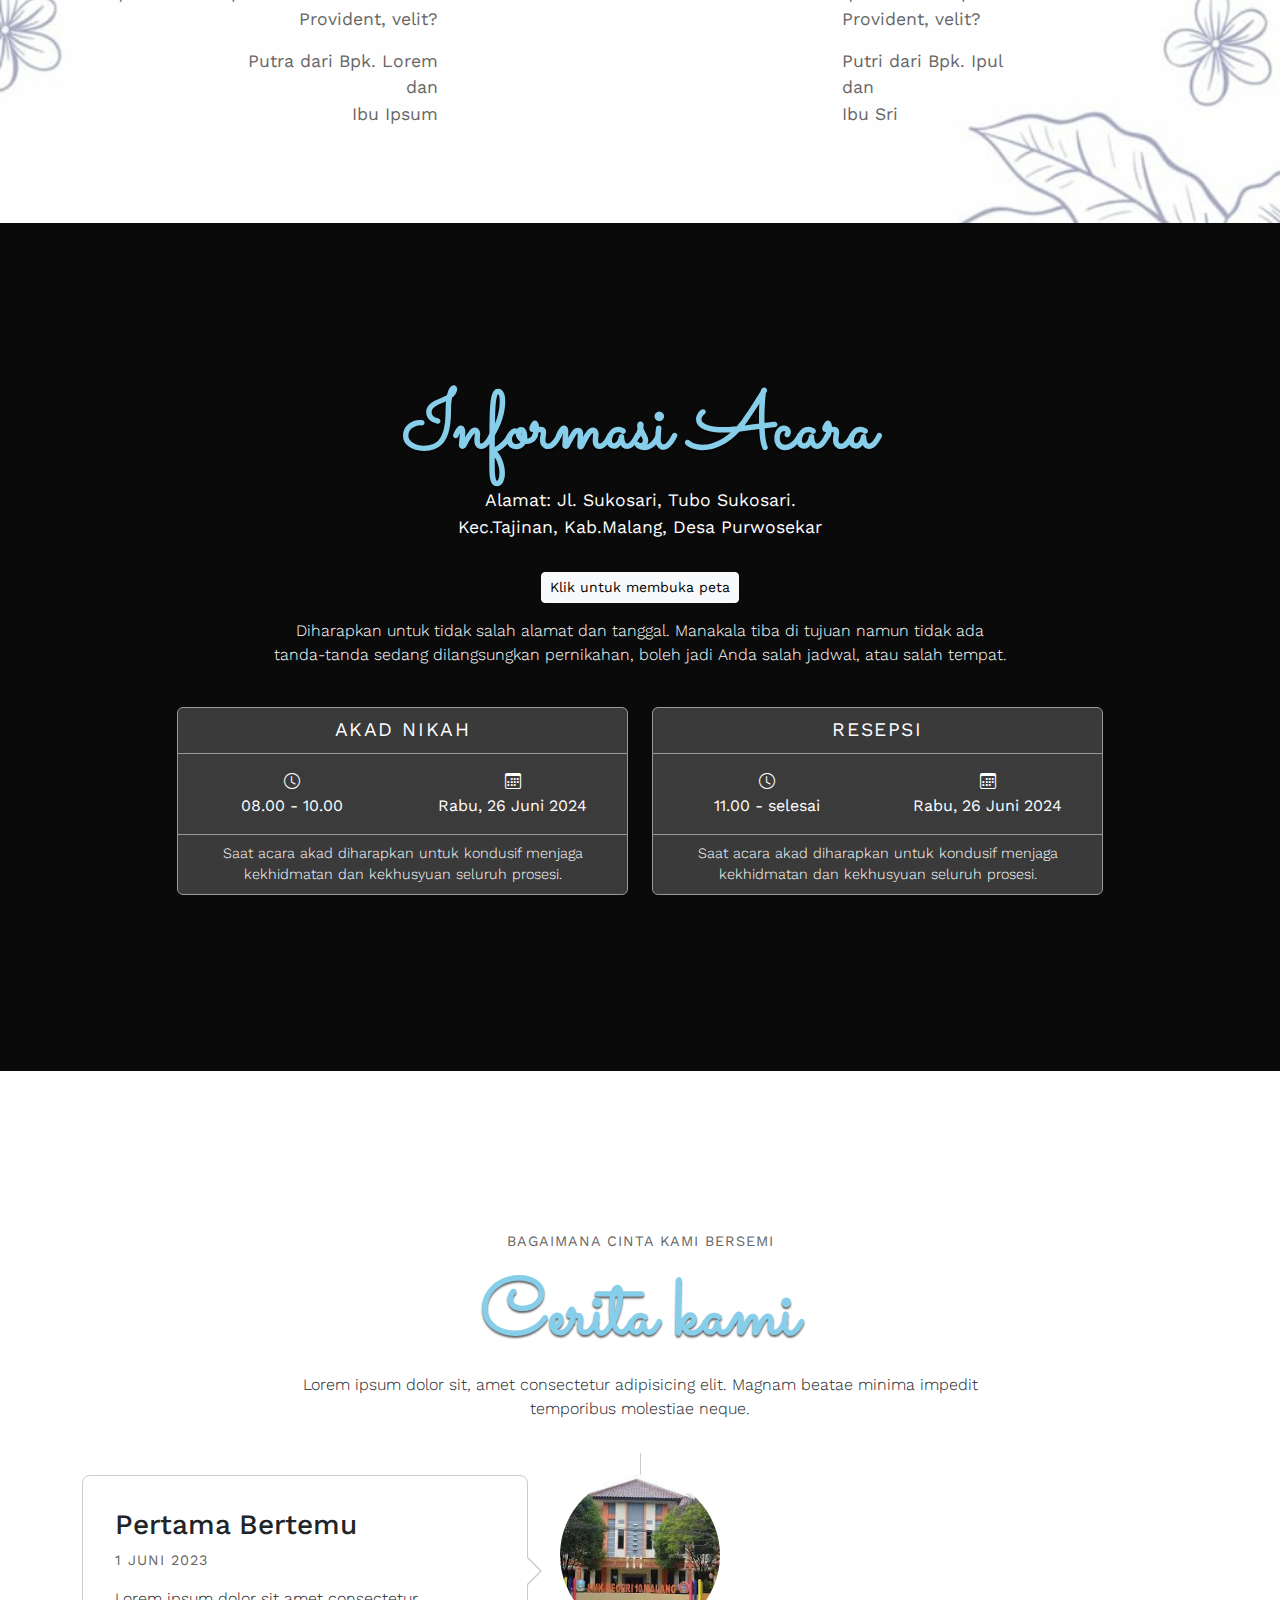
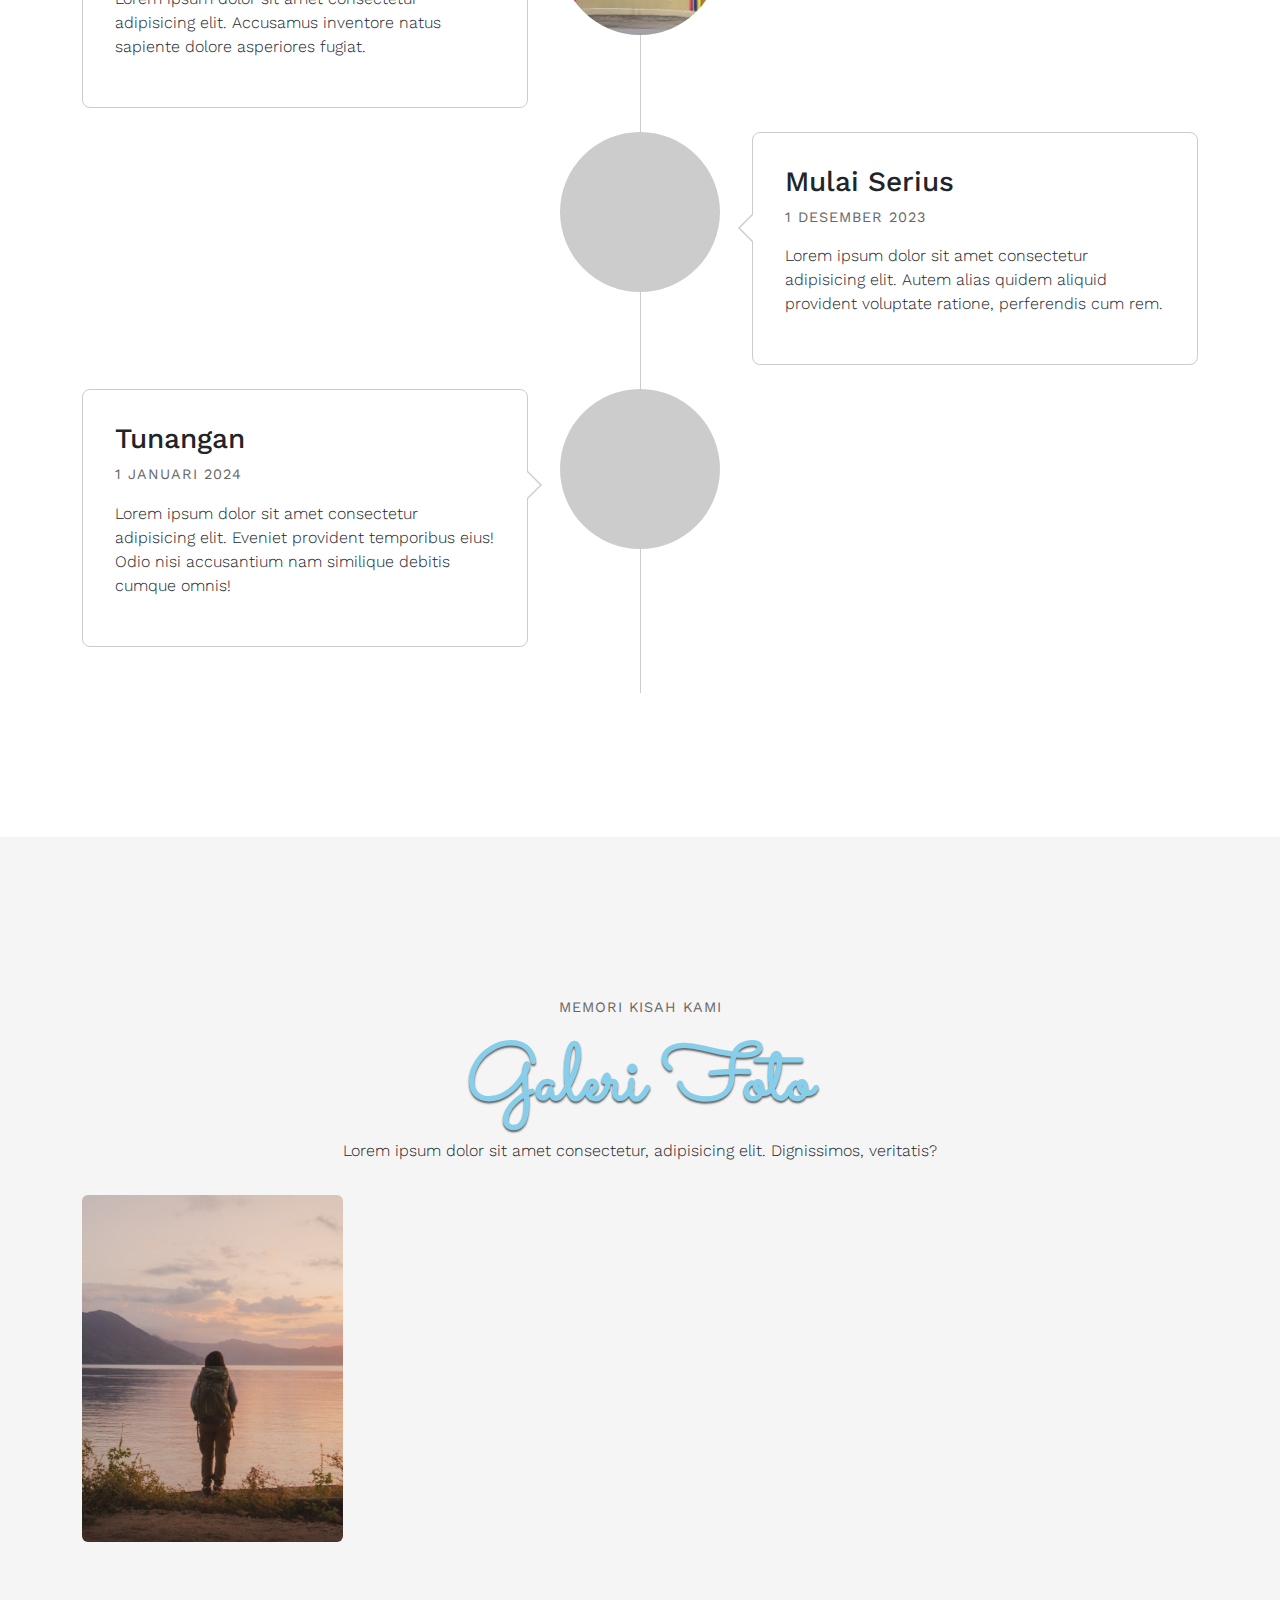
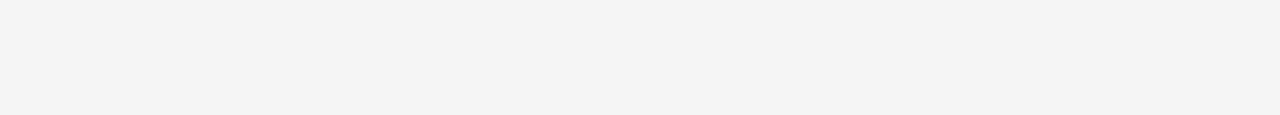
==== commit 38f48efe: "Update index.html" ====
--- a/index.html
+++ b/index.html
@@ -26,7 +26,7 @@
     <section id="hero" class="hero w-100 h-100 p-3 mx-auto text-center d-flex justify-content-center align-items-center text-white">
         <main>
         <h4>Kepada Bapak/Ibu/Saudara/i,</h4>
-        <h1> Teguh Suwandi & Nabilla UM</h1>
+        <h1> Wandi & Nabil </h1>
         <p>Akan melangsungkan repsepsi pernikahan dalam:</p>
         <div class="simply-countdown"></div>
         <a href="#undangan" class="btn btn-lg mt-4">Lihat Undangan</a>
@@ -70,7 +70,7 @@
                 <div class="col-lg-6">
                     <div class="row">
                         <div class="col-8 text-end">
-                            <h3>Teguh Suwandi</h3>
+                            <h3> Wandi </h3>
                             <p>Lorem ipsum dolor sit, amet consectetur adipisicing elit. Numquam quibusdam reprehenderit odio totam. Provident, velit?</p>
                             <p>Putra dari Bpk. Lorem <br> dan <br> Ibu Ipsum</p>
                         </div>
@@ -88,7 +88,7 @@
                         <img src="https://picsum.photos/308/308" alt="Nabilla UM" class="img-responsive rounded-circle">
                         </div>
                         <div class="col-8">
-                            <h3>Nabila UM</h3>
+                            <h3>Nabil</h3>
                             <p>Lorem ipsum dolor sit, amet consectetur adipisicing elit. Numquam quibusdam reprehenderit odio totam. Provident, velit?</p>
                             <p>Putri dari Bpk. Ipul <br> dan <br> Ibu Sri</p>
                         </div>
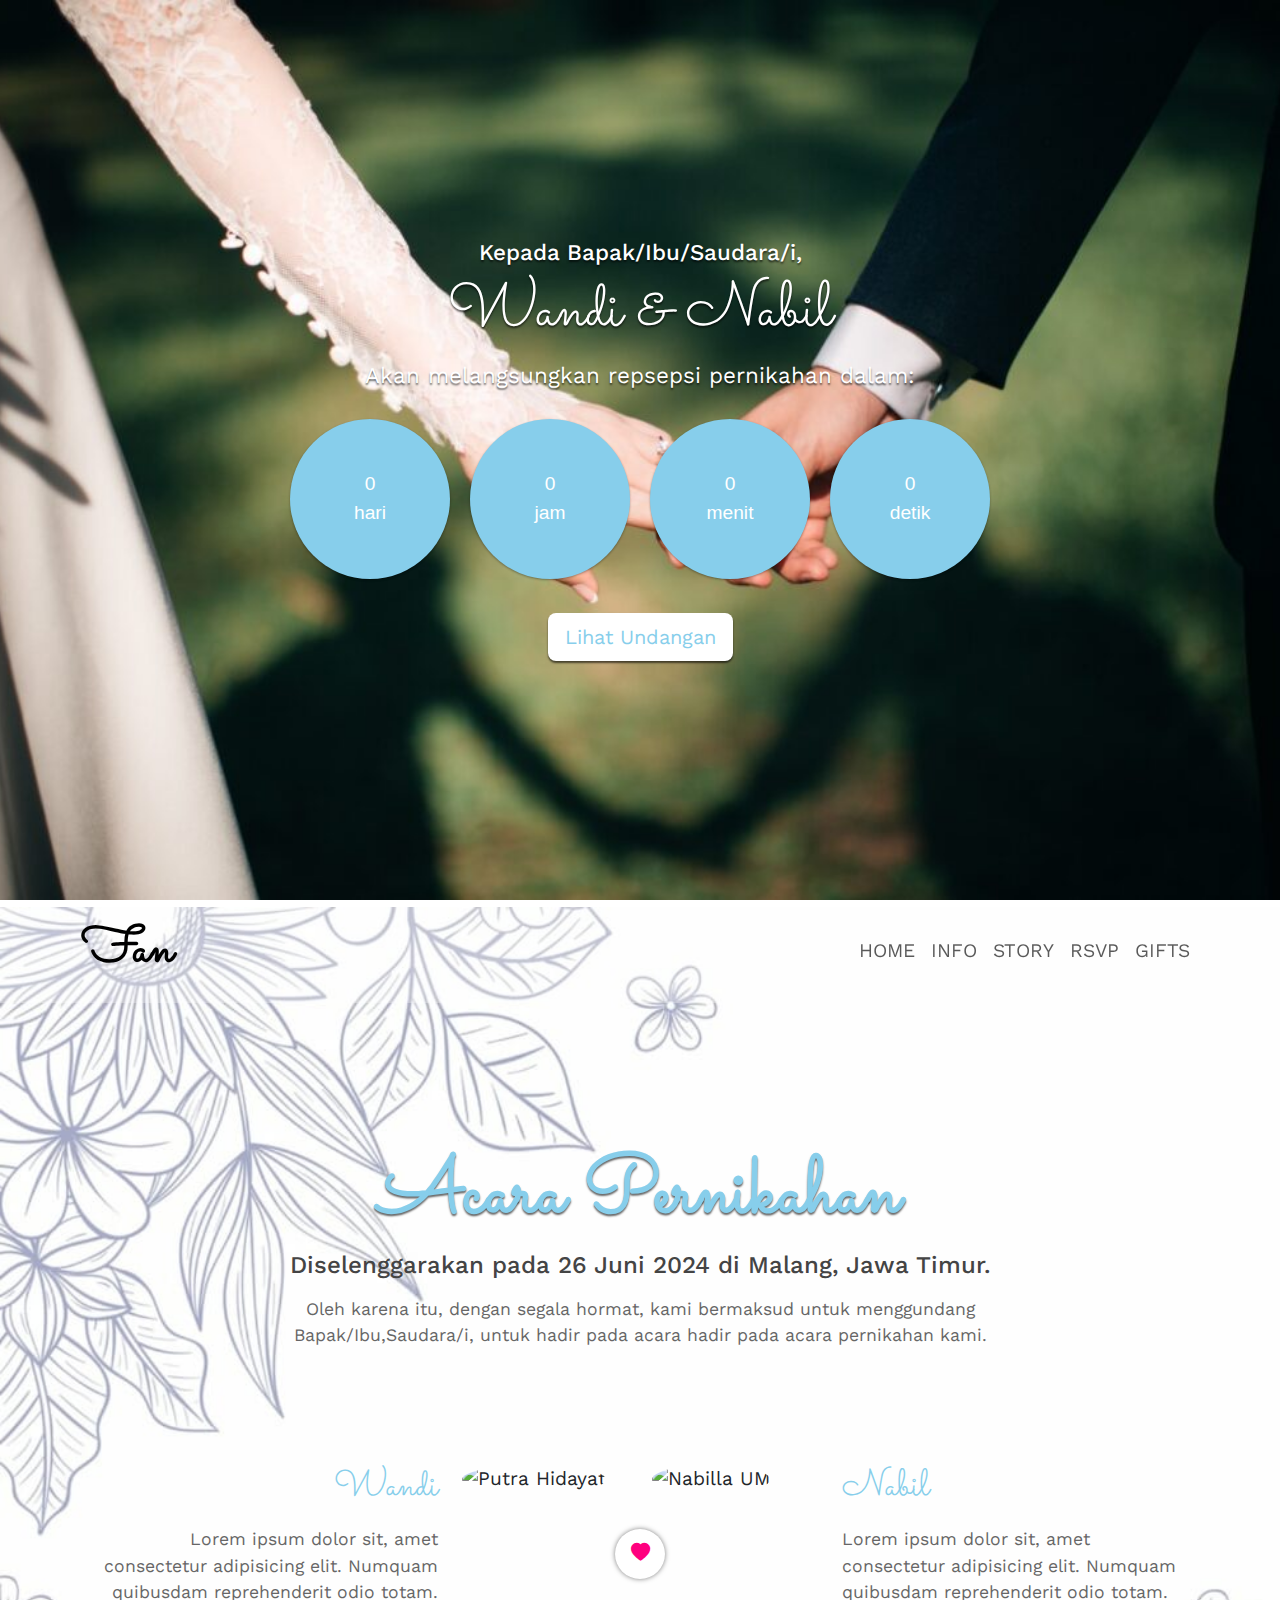
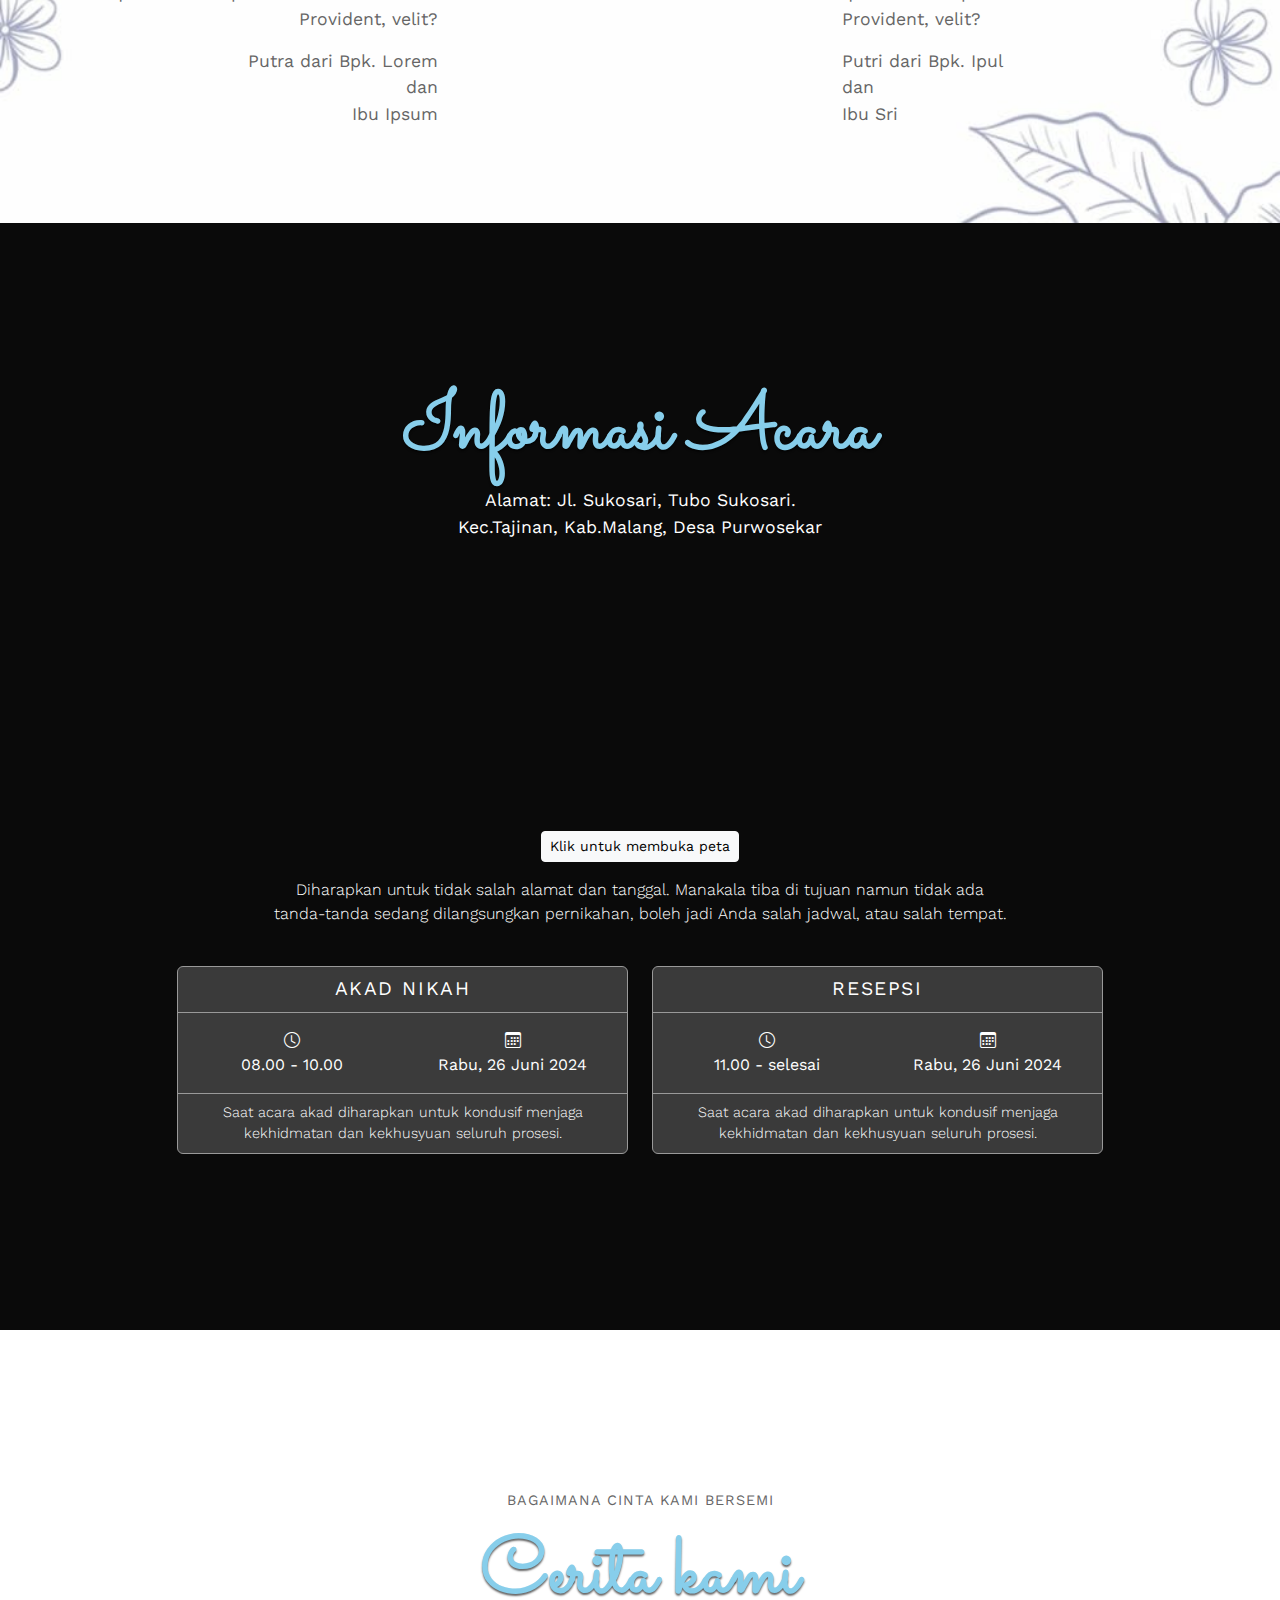
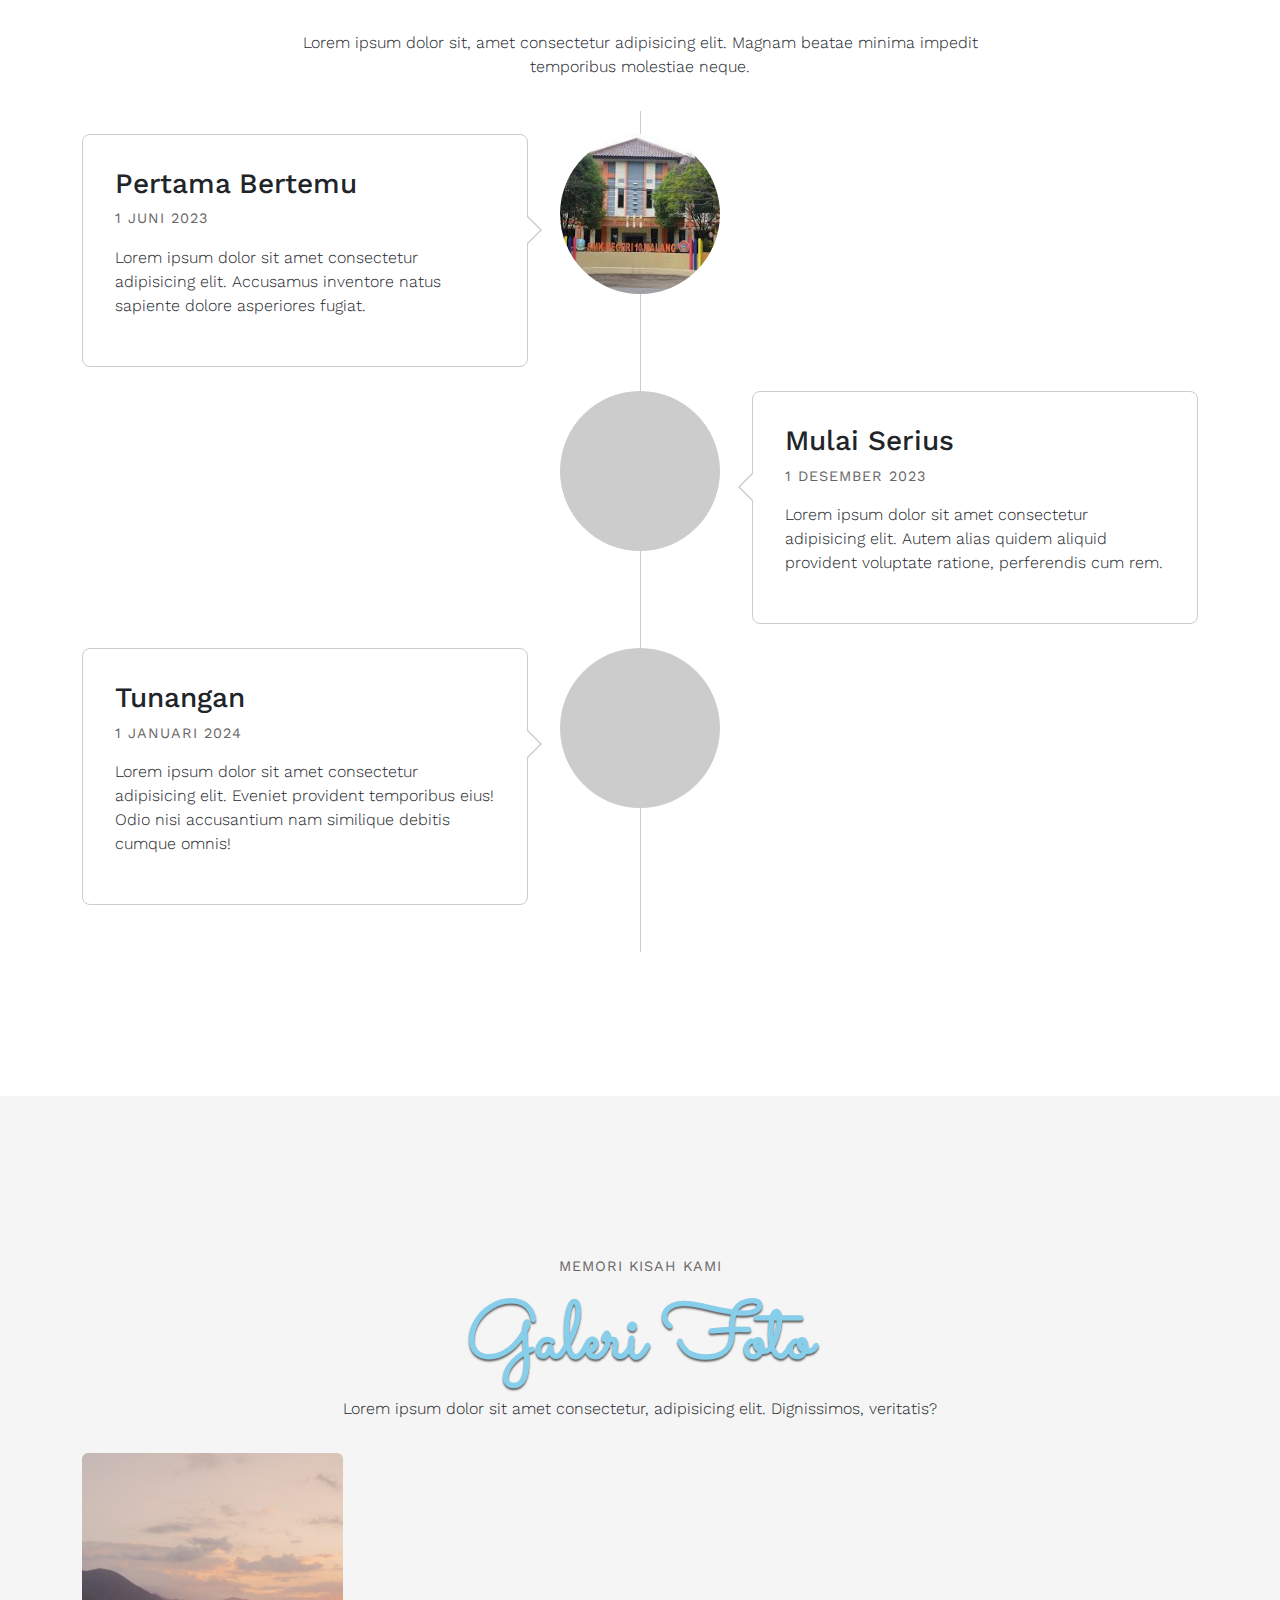
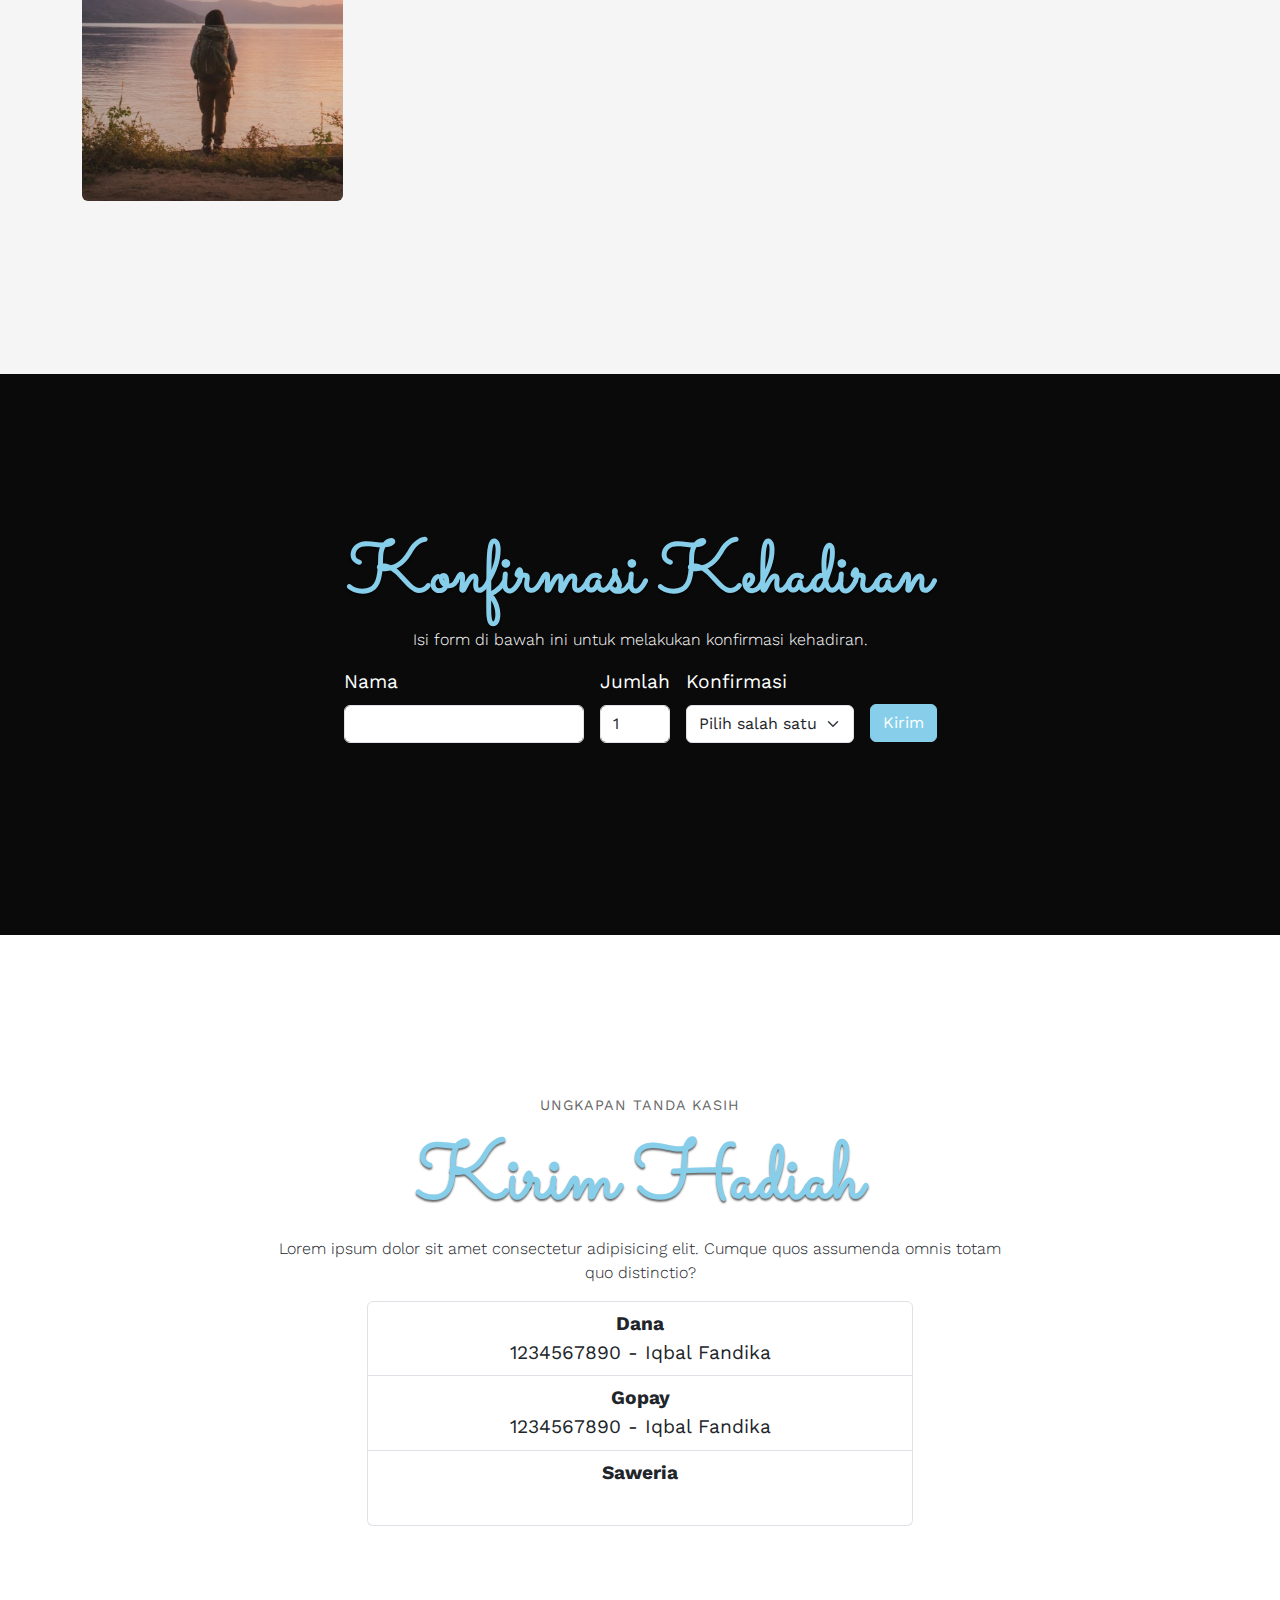
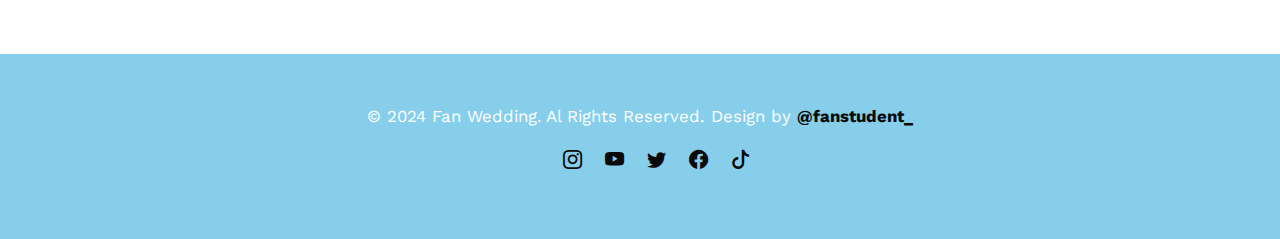
==== commit 4f0d36fe: "Add files via upload" ====
--- a/index.html
+++ b/index.html
@@ -25,23 +25,23 @@
 
     <section id="hero" class="hero w-100 h-100 p-3 mx-auto text-center d-flex justify-content-center align-items-center text-white">
         <main>
-        <h4>Kepada Bapak/Ibu/Saudara/i,</h4>
-        <h1> Wandi & Nabil </h1>
+        <h4>Kepada <span>Bapak/Ibu/Saudara/i, </span></h4>
+        <h1> Wandi & Nabil</h1>
         <p>Akan melangsungkan repsepsi pernikahan dalam:</p>
         <div class="simply-countdown"></div>
-        <a href="#undangan" class="btn btn-lg mt-4">Lihat Undangan</a>
+        <a href="#undangan" class="btn btn-lg mt-4" onclick="enableScroll()">Lihat Undangan</a>
         </main>
     </section>
 
     <nav class="navbar navbar-expand-md bg-transparent sticky-top mynavbar">
         <div class="container">
-          <a class="navbar-brand" href="#">Dino</a>
+          <a class="navbar-brand" href="#">Fan</a>
           <button class="navbar-toggler border-0" type="button" data-bs-toggle="offcanvas" data-bs-target="#offcanvasNavbar" aria-controls="offcanvasNavbar" aria-label="Toggle navigation">
             <span class="navbar-toggler-icon"></span>
           </button>
           <div class="offcanvas offcanvas-end" tabindex="-1" id="offcanvasNavbar" aria-labelledby="offcanvasNavbarLabel">
             <div class="offcanvas-header">
-              <h5 class="offcanvas-title" id="offcanvasNavbarLabel">Dino</h5>
+              <h5 class="offcanvas-title" id="offcanvasNavbarLabel">Fan</h5>
               <button type="button" class="btn-close" data-bs-dismiss="offcanvas" aria-label="Close"></button>
             </div>
             <div class="offcanvas-body">
@@ -70,7 +70,7 @@
                 <div class="col-lg-6">
                     <div class="row">
                         <div class="col-8 text-end">
-                            <h3> Wandi </h3>
+                            <h3>Wandi</h3>
                             <p>Lorem ipsum dolor sit, amet consectetur adipisicing elit. Numquam quibusdam reprehenderit odio totam. Provident, velit?</p>
                             <p>Putra dari Bpk. Lorem <br> dan <br> Ibu Ipsum</p>
                         </div>
@@ -85,7 +85,7 @@
                 <div class="col-lg-6">
                     <div class="row">
                         <div class="col-4">
-                        <img src="https://picsum.photos/308/308" alt="Nabilla UM" class="img-responsive rounded-circle">
+                        <img src="https://picsum.photos/309/309" alt="Nabilla UM" class="img-responsive rounded-circle">
                         </div>
                         <div class="col-8">
                             <h3>Nabil</h3>
@@ -105,6 +105,9 @@
             <div class="col-md-8 col-10 text-center">
               <h2>Informasi Acara</h2>
               <p class="alamat">Alamat: Jl. Sukosari, Tubo Sukosari. <br> Kec.Tajinan, Kab.Malang, Desa Purwosekar</p>
+
+              <iframe src="https://www.google.com/maps/embed?pb=!1m18!1m12!1m3!1d987.5805920096759!2d112.6825089!3d-8.0685646!2m3!1f0!2f0!3f0!3m2!1i1024!2i768!4f13.1!3m3!1m2!1s0x2dd626c5a892ba1b%3A0x6001c1bc0cf209d3!2sTubo%20Sukosari%2C%20Purwosekar%2C%20Kec.%20Tajinan%2C%20Kabupaten%20Malang%2C%20Jawa%20Timur%2065172!5e0!3m2!1sid!2sid!4v1714462674487!5m2!1sid!2sid" width="100%" height="250" style="border:0;" allowfullscreen="" loading="lazy" referrerpolicy="no-referrer-when-downgrade"></iframe>
+
               <a href="https://maps.app.goo.gl/ACoUi2eNkk6cjNFZA" target="_blank" class="btn btn-light btn-sm my-3">Klik untuk membuka peta</a>
               <p class="description">Diharapkan untuk tidak salah alamat dan tanggal. Manakala tiba di tujuan namun tidak ada tanda-tanda sedang dilangsungkan pernikahan, boleh jadi Anda salah jadwal, atau salah tempat.</p>
             </div>
@@ -261,6 +264,133 @@
         </div>
       </section>
 
+      <section id="rsvp" class="rsvp">
+        <div class="container">
+          <div class="row justify-content-center">
+            <div class="col-md-8 col-10 text-center">
+              <h2>Konfirmasi Kehadiran</h2>
+              <p>Isi form di bawah ini untuk melakukan konfirmasi kehadiran.</p>
+            </div>
+          </div>
+
+          <form class="row row-cols-md-auto g-3 align-items-center justify-content-center"
+          method="POST" 
+          action="https://script.google.com/macros/s/AKfycbzOD6EoqqodkZ0COllmUgAeifCBbBVKplHK-rD1blwqmTNwZwwJKzZ6BebMl1dF-A8H/exec" id="my-form">
+            <div class="col-12">
+              <div class="mb-3">
+                <label for="nama" class="form-label">Nama</label>
+                <input type="text" class="form-control" id="nama" name="nama">
+              </div>
+            </div>
+            <div class="col-12">
+              <div class="mb-3">
+                <label for="jumlah" class="form-label">Jumlah</label>
+                <input type="number" class="form-control" id="jumlah" name="jumlah" min="1" max="5" 
+               length="1" value="1">
+              </div>
+            </div>
+            <div class="col-12">
+              <div class="mb-3">
+                <label for="status" class="form-label">Konfirmasi</label>
+                <select name="status" id="status" class="form-select">
+                  <option selected>Pilih salah satu</option>
+                  <option value="Hadir">Hadir</option>
+                  <option value="Tidak Hadir">Tidak Hadir</option>
+                </select>
+              </div>
+            </div>
+            <div class="col-12" style="margin-top: 35px;">
+              <button class="btn btn-primary">Kirim</button>
+            </div>
+          </form>
+
+          <div class="row justify-content-center mt-5">
+            <div class="col-md-6">
+              <div id="disqus_thread"></div>
+<script>
+    /**
+    *  RECOMMENDED CONFIGURATION VARIABLES: EDIT AND UNCOMMENT THE SECTION BELOW TO INSERT DYNAMIC VALUES FROM YOUR PLATFORM OR CMS.
+    *  LEARN WHY DEFINING THESE VARIABLES IS IMPORTANT: https://disqus.com/admin/universalcode/#configuration-variables    */
+    /*
+    var disqus_config = function () {
+    this.page.url = PAGE_URL;  // Replace PAGE_URL with your page's canonical URL variable
+    this.page.identifier = PAGE_IDENTIFIER; // Replace PAGE_IDENTIFIER with your page's unique identifier variable
+    };
+    */
+    (function() { // DON'T EDIT BELOW THIS LINE
+    var d = document, s = d.createElement('script');
+    s.src = 'https://my-wedding-nopwnkm1rx.disqus.com/embed.js';
+    s.setAttribute('data-timestamp', +new Date());
+    (d.head || d.body).appendChild(s);
+    })();
+</script>
+<noscript>Please enable JavaScript to view the <a href="https://disqus.com/?ref_noscript">comments powered by Disqus.</a></noscript>
+            </div>
+          </div>
+
+        </div>
+      </section>
+
+      <section id="gifts" class="gifts">
+        <div class="container">
+          <div class="row justify-content-center">
+            <div class="col-md-8 col-10 text-center">
+              <span>ungkapan tanda kasih</span>
+              <h2>Kirim Hadiah</h2>
+              <p>Lorem ipsum dolor sit amet consectetur adipisicing elit. Cumque quos assumenda omnis totam quo distinctio?</p>
+            </div>
+          </div>
+
+          <div class="row justify-content-center text-center">
+            <div class="col-md-6">
+              <ul class="list-group">
+                <li class="list-group-item">
+                  <div class="fw-bold">Dana</div>
+                  1234567890 - Iqbal Fandika
+                </li>
+                <li class="list-group-item">
+                  <div class="fw-bold">Gopay</div>
+                  1234567890 - Iqbal Fandika
+                </li>
+                <li class="list-group-item">
+                  <div class="fw-bold">Saweria</div>
+                  <img src="img/saweria.png" alt="">
+                </li>
+              </ul>
+            </div>
+          </div>
+        </div>
+      </section>
+
+      <footer>
+        <div class="container">
+          <div class="row">
+            <div class="col text-center">
+              <small class="block">&copy; 2024 Fan Wedding. Al Rights Reserved.</small>
+              <small class="block">Design by <a href="https://instagram.com/fanstudent_">@fanstudent_</a></small>
+
+              <ul class="mt-3">
+                <li><a href="#"><i class="bi bi-instagram"></i></a></li>
+                <li><a href="#"><i class="bi bi-youtube"></i></a></li>
+                <li><a href="#"><i class="bi bi-twitter"></i></a></li>
+                <li><a href="#"><i class="bi bi-facebook"></i></a></li>
+                <li><a href="#"><i class="bi bi-tiktok"></i></a></li>
+              </ul>
+            </div>
+          </div>
+        </div>
+      </footer>
+
+      <div id="audio-container">
+        <audio id="song" autoplay loop>
+          <source src="audio/final chapter.mp3" type="audio/mp3">
+        </audio>
+
+        <div class="audio-icon-wrapper" style="display: none;">
+          <i class="bi bi-disc"></i>
+        </div>
+      </div>
+
 
    
     <script src="https://cdn.jsdelivr.net/npm/bootstrap@5.3.3/dist/js/bootstrap.bundle.min.js" integrity="sha384-YvpcrYf0tY3lHB60NNkmXc5s9fDVZLESaAA55NDzOxhy9GkcIdslK1eN7N6jIeHz" crossorigin="anonymous"></script>
@@ -270,7 +400,7 @@
     <script>
         simplyCountdown('.simply-countdown', {
             year: 2024, // required
-            month: 4, // required
+            month: 6, // required
             day: 28, // required
             hours: 8, // Default is 0 [0-23] integer
             minutes: 0, // Default is 0 [0-59] integer
@@ -301,21 +431,86 @@
     </script>
     
     <script>
-      function disbleScroll(){
-        const scrollTop = window.pageY0ffset || document.documentElement.scrollTop;
-        const scrollTop = window.pageY0ffset || document.documentElement.scrolllLeft;
-        
+       const rootElement = document.querySelector(":root");
+       const audioIconWrapper = document.querySelector('.audio-icon-wrapper');
+       const audioIcon = document.querySelector('.audio-icon-wrapper i')
+       const song = document.querySelector('#song');
+      let isPlaying = false;
+
+      function disableScroll() {
+        const scrollTop = window.pageYOffset || document.documentElement.scrollTop;
+        const scrollLeft = window.pageXOffset || document.documentElement.scrollLeft;
+
         window.onscroll = function() {
-          window.scrollTo(scrollTop, scrollLeeft);
+          window.scrollTo(scrollTop, scrollLeft);
         }
-        
-        
-        const rootElement = document.querySelector(";root");
-        rootElement.style.scroll.Behavio = 'auto';
+
+
+        rootElement.style.scrollBehavior = 'auto';
       }
 
+      function enableScroll() {
+        window.onscroll = function() { }
+        rootElement.style.scrollBehavior = 'smooth';
+        // localStorage.setItem('opened', 'true');
+        playAudio();
+      }
+
+      function playAudio() {
+
+        song.volume = 1;
+        audioIconWrapper.style.display = 'flex';
+        song.play();
+        isPlaying = true;
+      }
+
+      audioIconWrapper.onclick = function() {
+        if (isPlaying) {
+          song.pause();
+          audioIcon.classList.remove('bi-disc');
+          audioIcon.classList.add('bi-pause-circle');
+        } else {
+          song.play();
+          audioIcon.classList.add('bi-disc');
+          audioIcon.classList.remove('bi-pause-circle');
+        }
+
+        isPlaying = !isPlaying;
+      }
+
+      // if(!localStorage.getItem('opened')){
+      //   disableScroll();
+      // }
       disableScroll();
     </script>
 
+    <script>
+     window.addEventListener("load", function() {
+     const form = document.getElementById('my-form');
+     form.addEventListener("submit", function(e) {
+      e.preventDefault();
+    const data = new FormData(form);
+    const action = e.target.action;
+    fetch(action, {
+      method: 'POST',
+       body: data,
+    })
+      .then(() => {
+       alert("Konfirmasi kehadiran berhasil terkirim!");
+     })
+    });
+   });
+    </script>
+
+    <script>
+      const urlParams = new URLSearchParams(window.location.search);
+      const nama = urlParams.get('n') || '';
+      const pronoun = urlParams.get('p') || 'Bapak/Ibu/Saudara/i';
+      const namaContainer = document.querySelector('.hero h4 span');
+      namaContainer.innerText = `${pronoun} ${nama},`.replace(/ ,$/, ',');
+
+      document.querySelector('#nama').value = nama;
+    </script>
+
 </body>
-</html>
+</html>--- a/style.css
+++ b/style.css
@@ -85,7 +85,9 @@
 .home h2,
 .info h2,
 .story h2,
-.gallery h2 {
+.gallery h2,
+.rsvp h2,
+.gifts h2 {
     color: var(--blue);
     font-family: "Sacramento";
     font-size: 5rem;
@@ -132,7 +134,7 @@
 
 .home .heart i {
     margin: auto;
-    color:pink;
+    color: #FF007F;
 }
 
 .info {
@@ -174,13 +176,16 @@
 }
 
 .story,
-.gallery {
+.gallery,
+.rsvp,
+.gifts {
 padding-top: 10rem;
 padding-bottom: 8rem;
 }
 
 .story span,
-.gallery span {
+.gallery span,
+.gifts span {
     text-transform: uppercase;
     color: #666;
     font-size: 0.9rem;
@@ -190,7 +195,9 @@
 }
 
 .story p,
-.gallery p {
+.gallery p,
+.rsvp p,
+.gifts p {
     font-size: 1rem;
     font-weight: 300;
 }
@@ -298,6 +305,84 @@
     background-color: #f5f5f5;
 }
 
+.rsvp {
+    background-color: var(--bg);
+}
+
+.rsvp h2 {
+    font-size: 4.5rem;
+}
+
+.rsvp p {
+    color: white;
+}
+
+.rsvp form label {
+    color: white;
+}
+
+.rsvp button {
+    background-color: var(--blue);
+    color: white;
+    border: 1px solid var(--blue);
+}
+
+.rsvp button:hover {
+    background-color: white;
+    color: var(--blue);
+    border: 1px solid white;
+}
+
+footer {
+    padding: 3rem;
+    background-color: var(--blue);
+    color: white;
+}
+
+footer a {
+    color: var(--bg);
+    font-weight: bold;
+    text-decoration: none;
+}
+
+footer a:hover {
+    color: white;
+}
+
+footer li {
+    list-style: none;
+    display: inline;
+    margin: 0.5rem;
+}
+
+.audio-icon-wrapper {
+    width: 4rem;
+    height: 4rem;
+    font-size: 4rem;
+    position: fixed;
+    bottom: 2.5rem;
+    right: 2rem;
+    cursor: pointer;
+    color: white;
+    opacity: 0.5;
+    mix-blend-mode: difference;
+    animation: rotating 4s linear infinite;
+    transform-origin: center;
+    display: flex;
+    justify-content: center;
+    align-items: center;
+    line-height: 0;
+}
+
+@keyframes rotating {
+    form{
+        transform: rotate(0);
+    }
+    to {
+        transform: rotate(360deg);
+    }
+}
+
 
 
 /* Media Quary */
